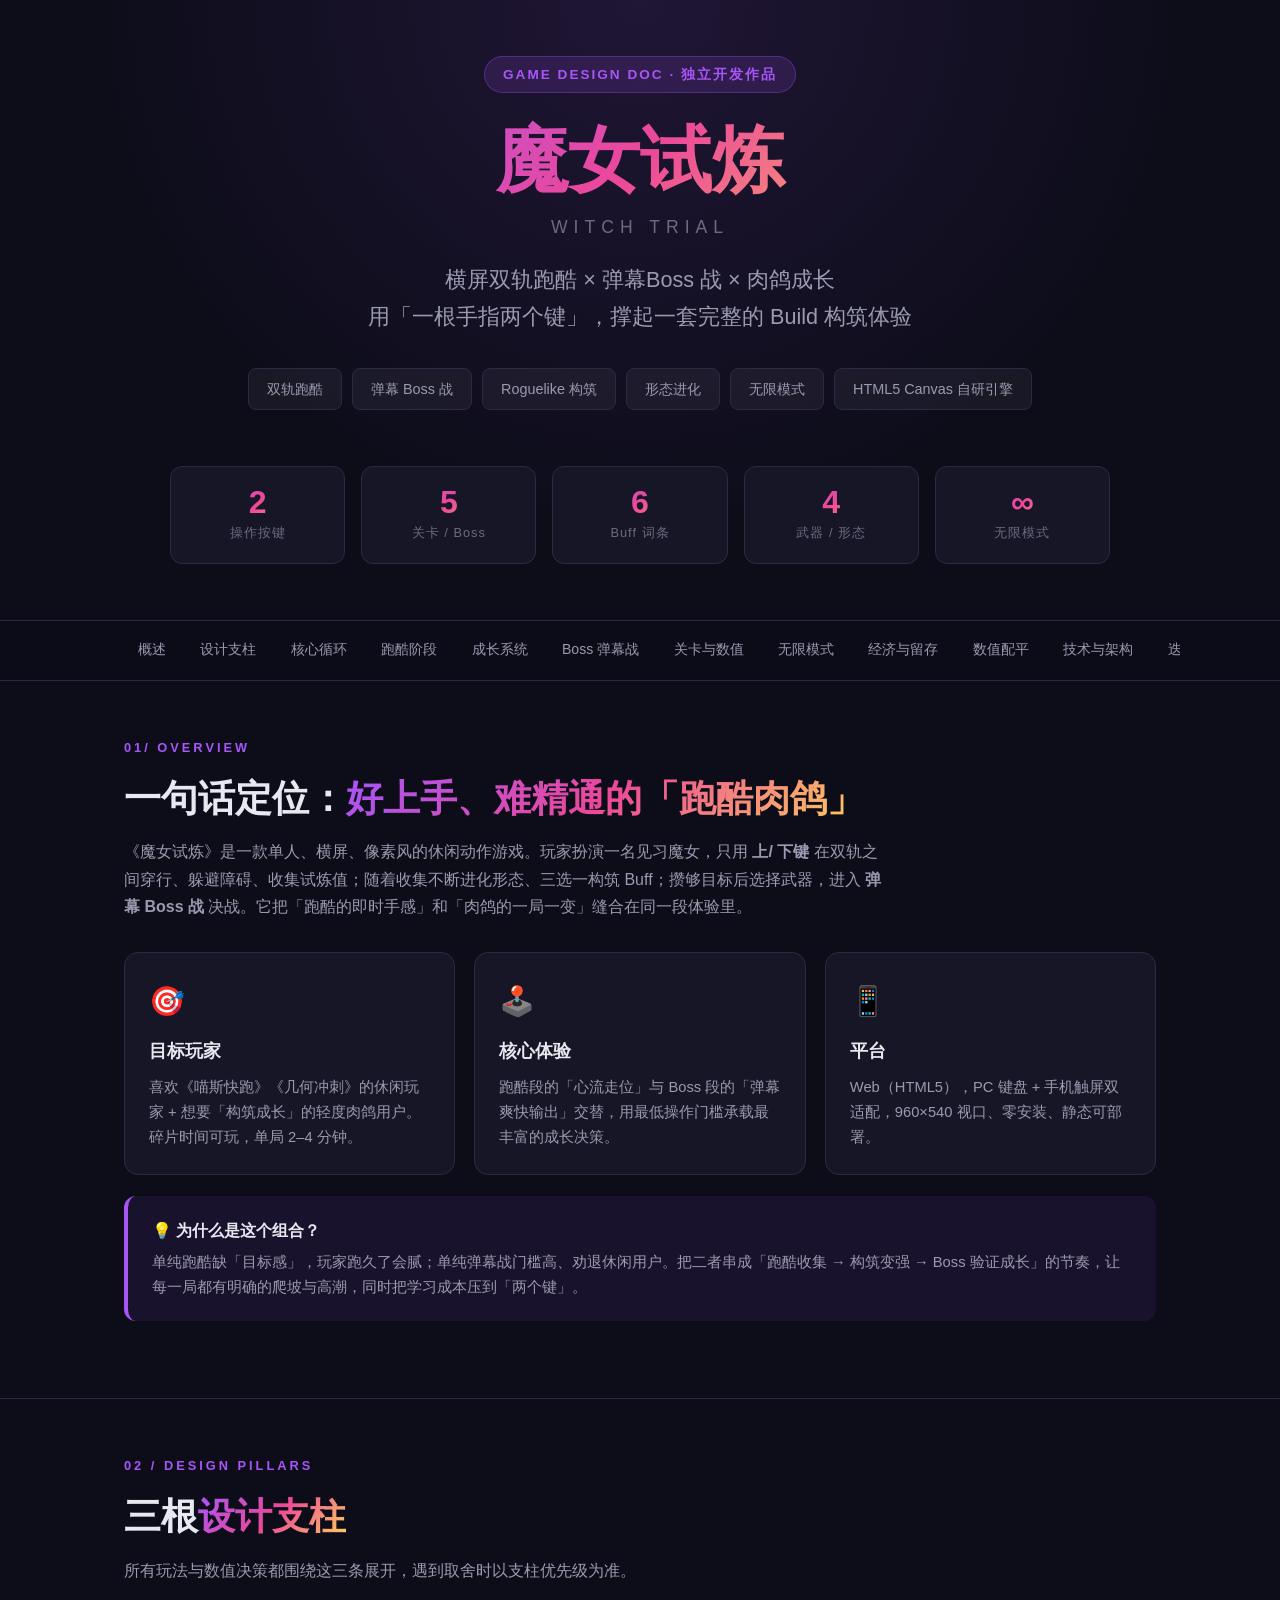
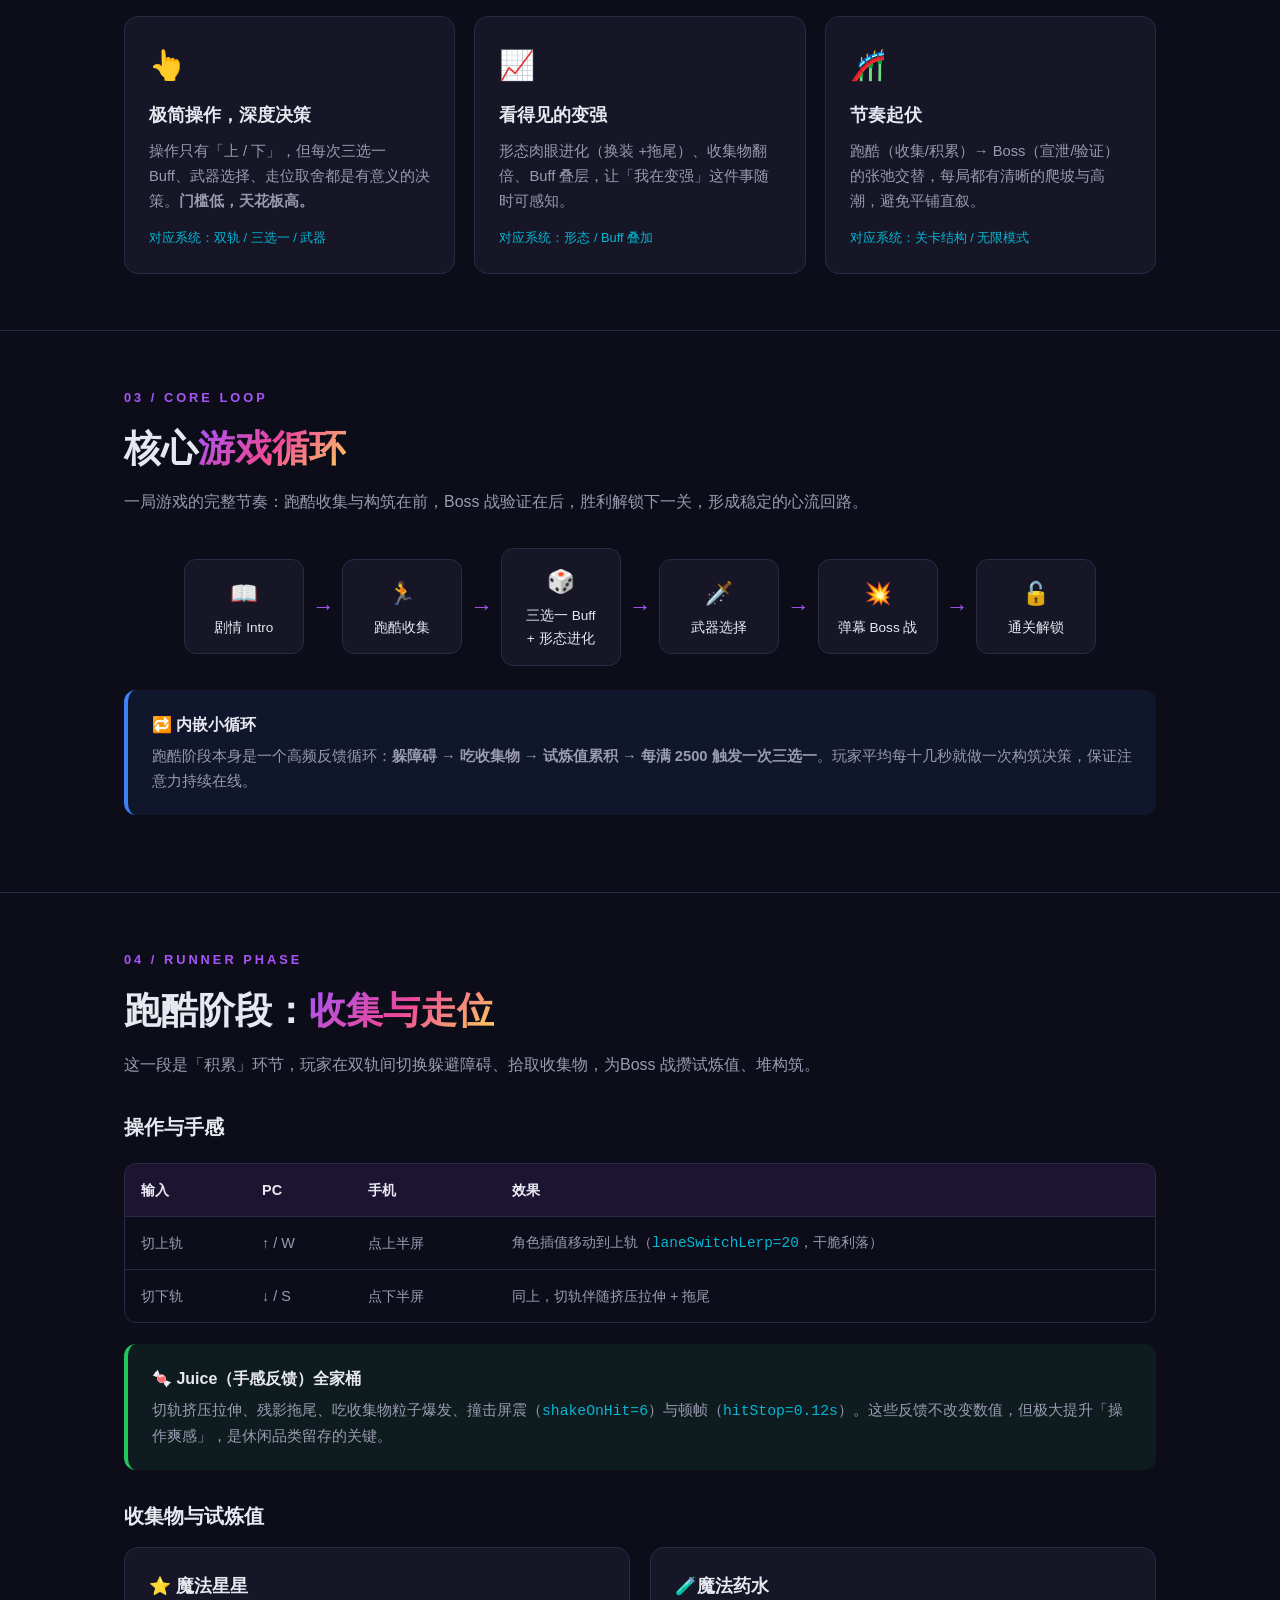
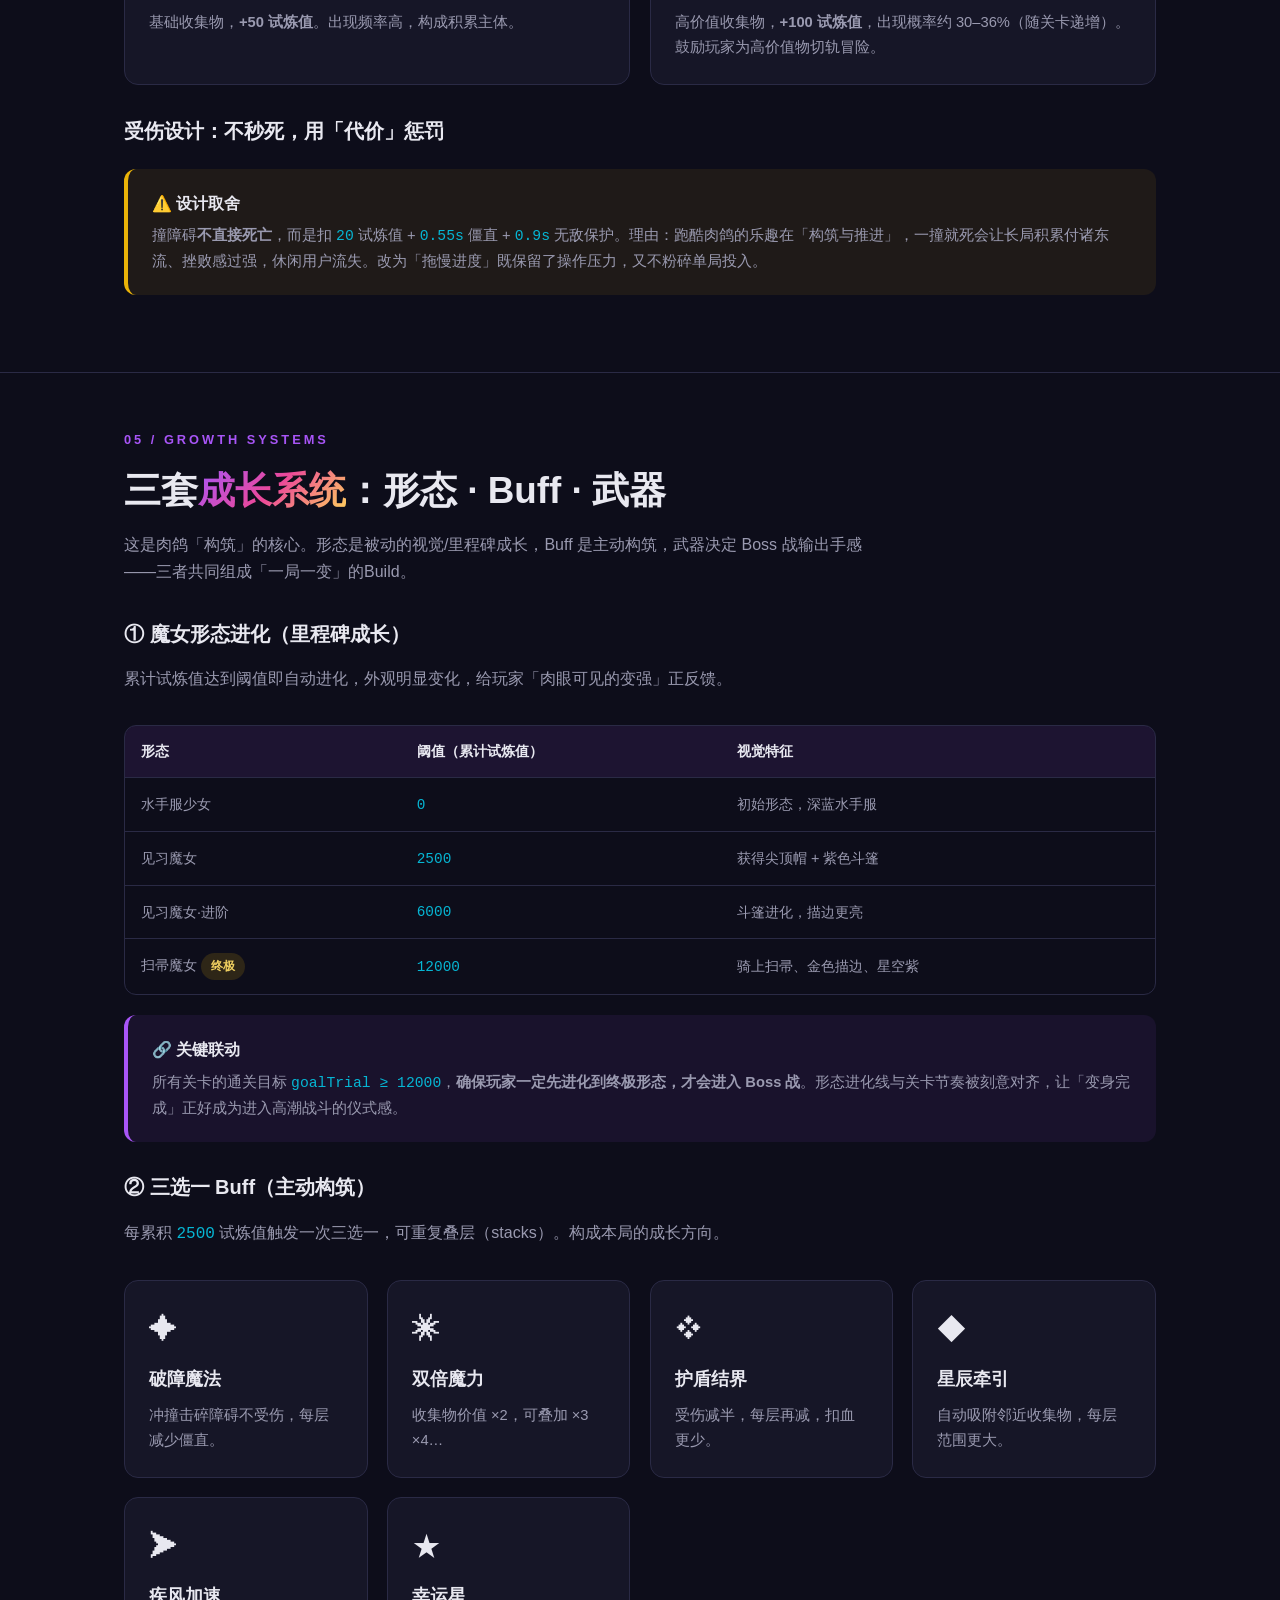
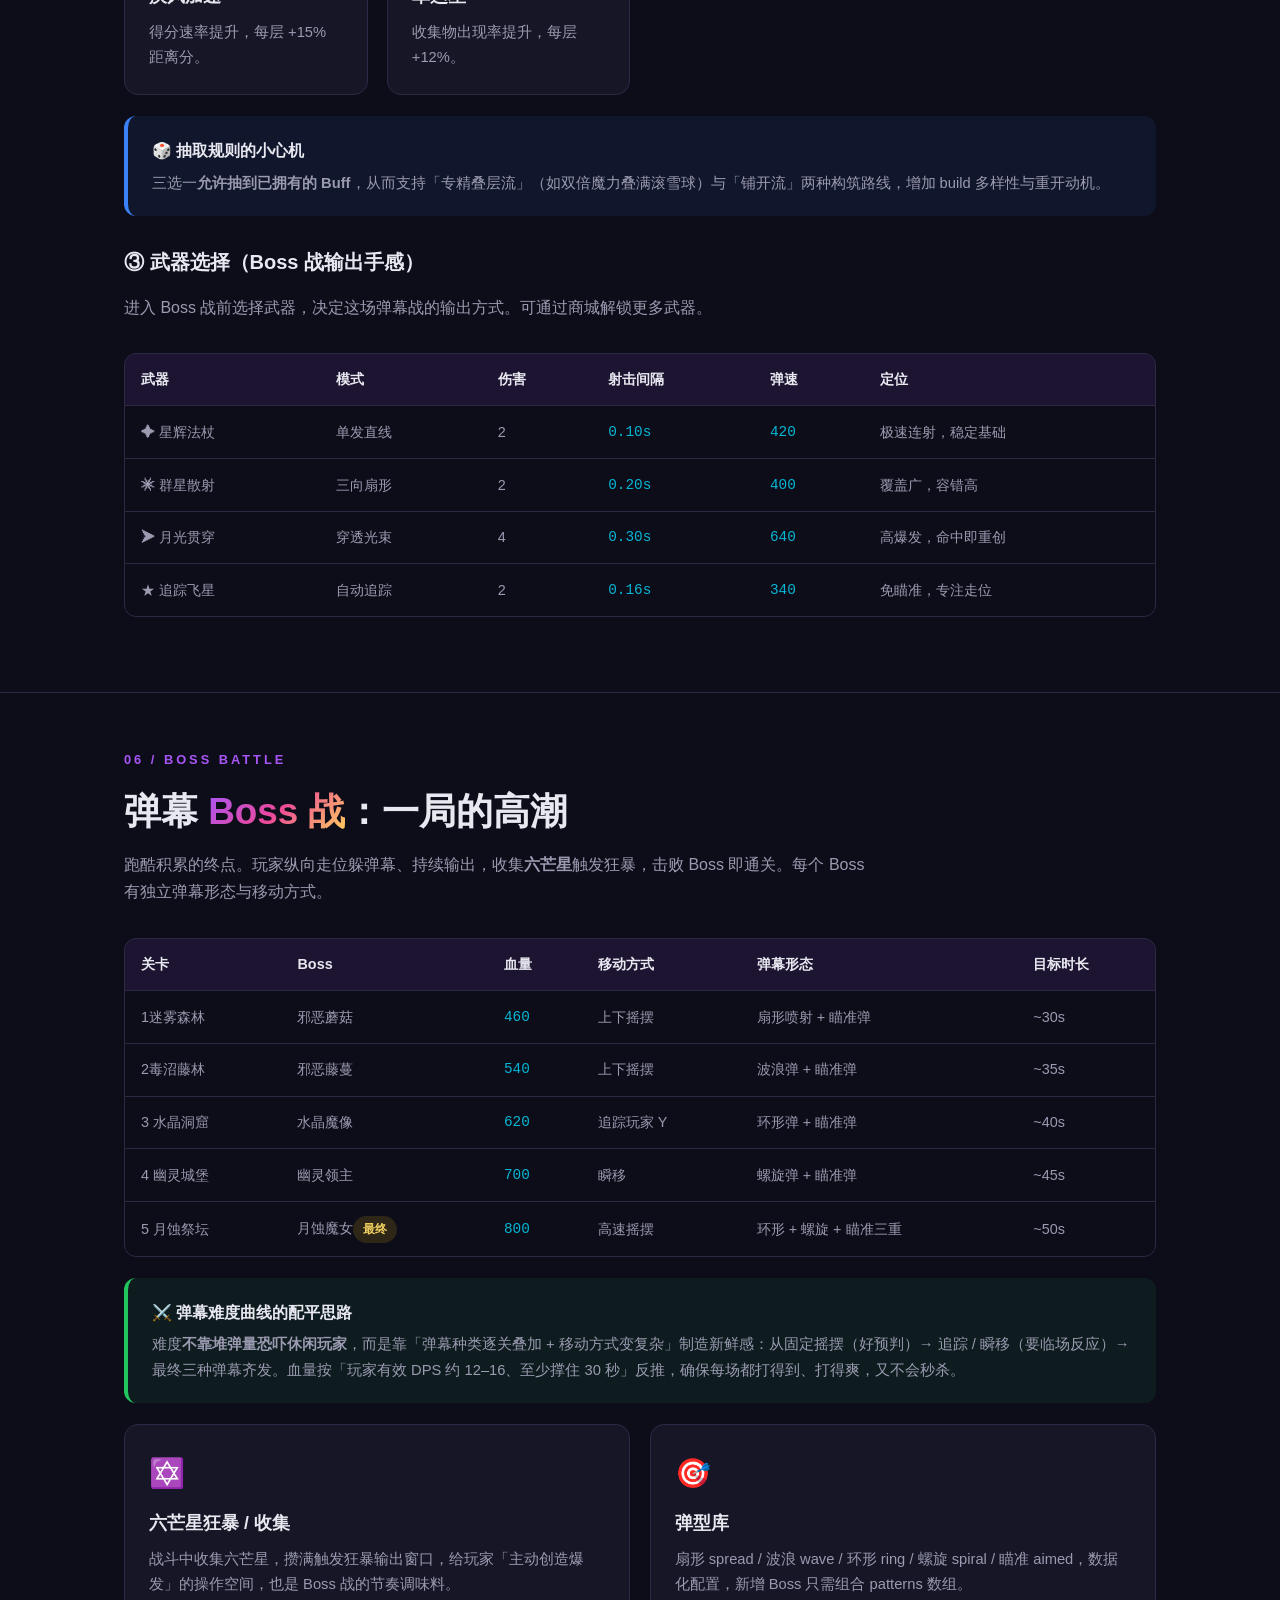
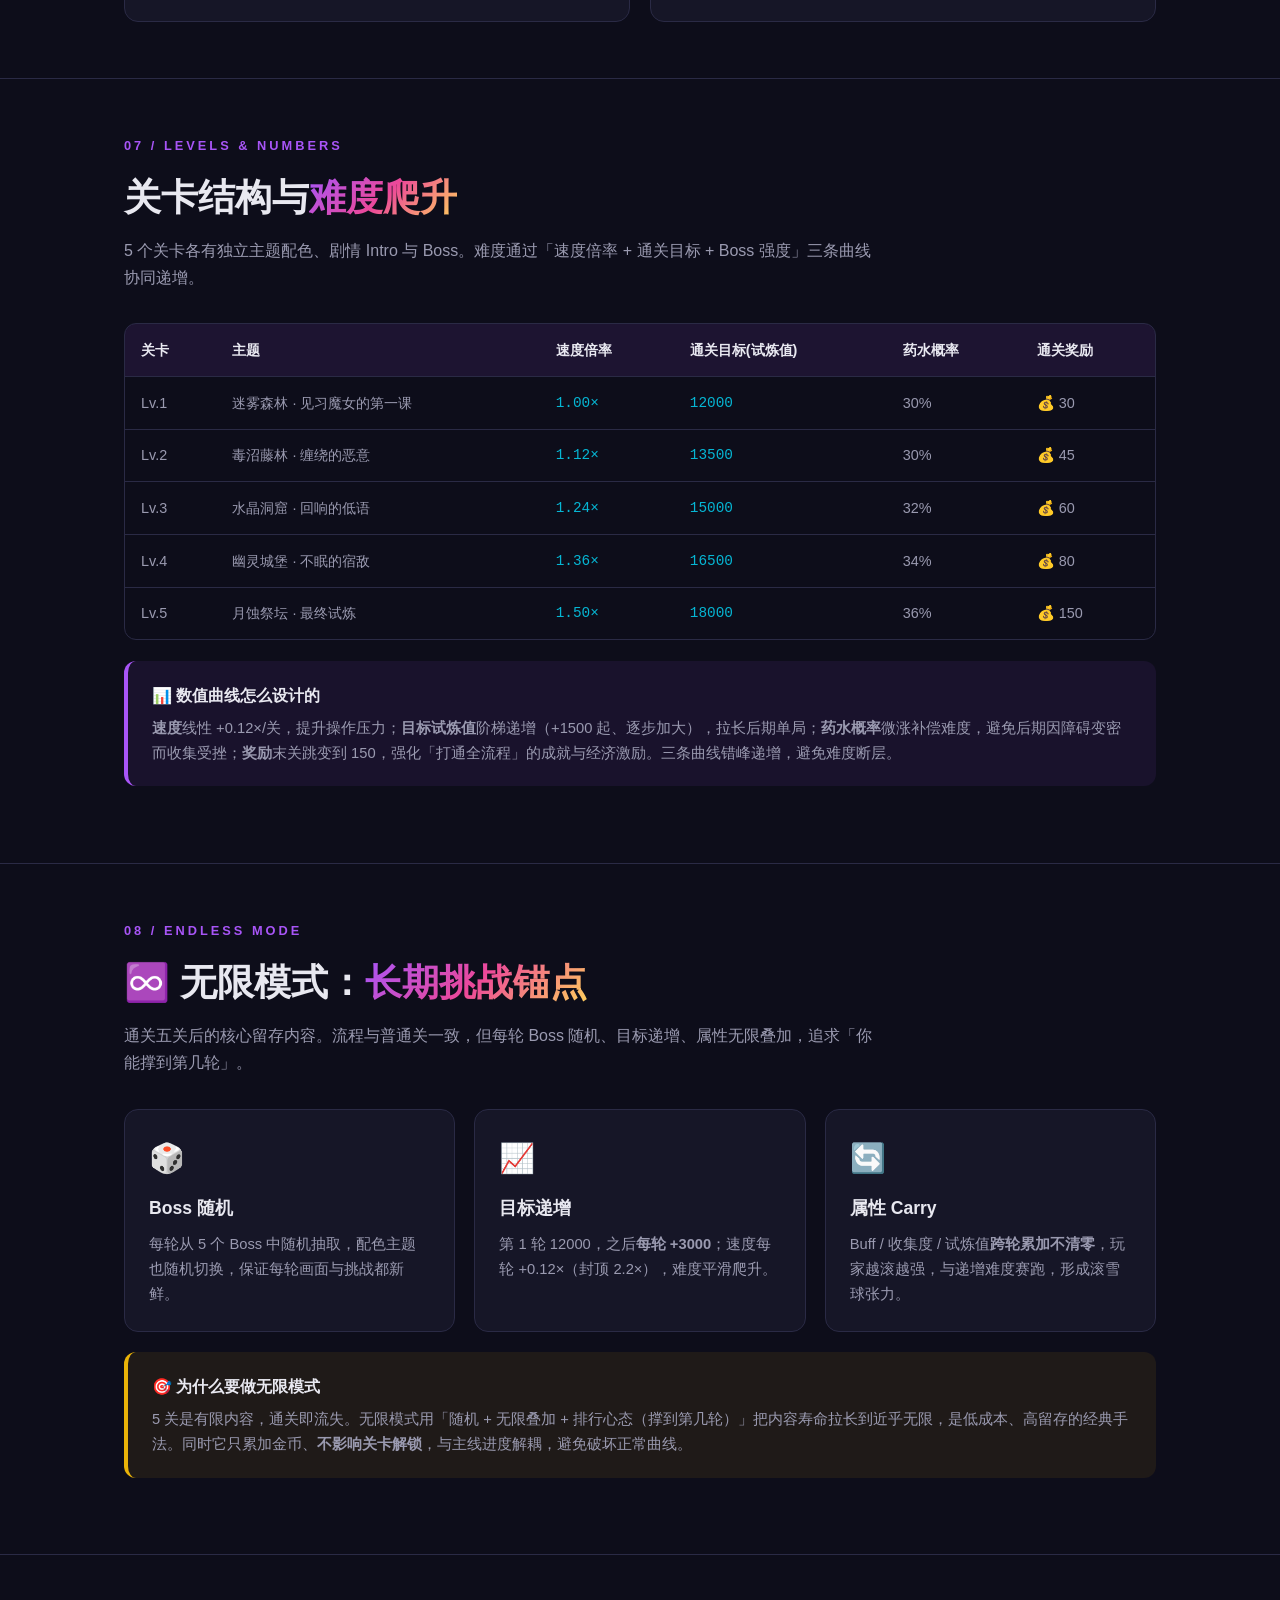
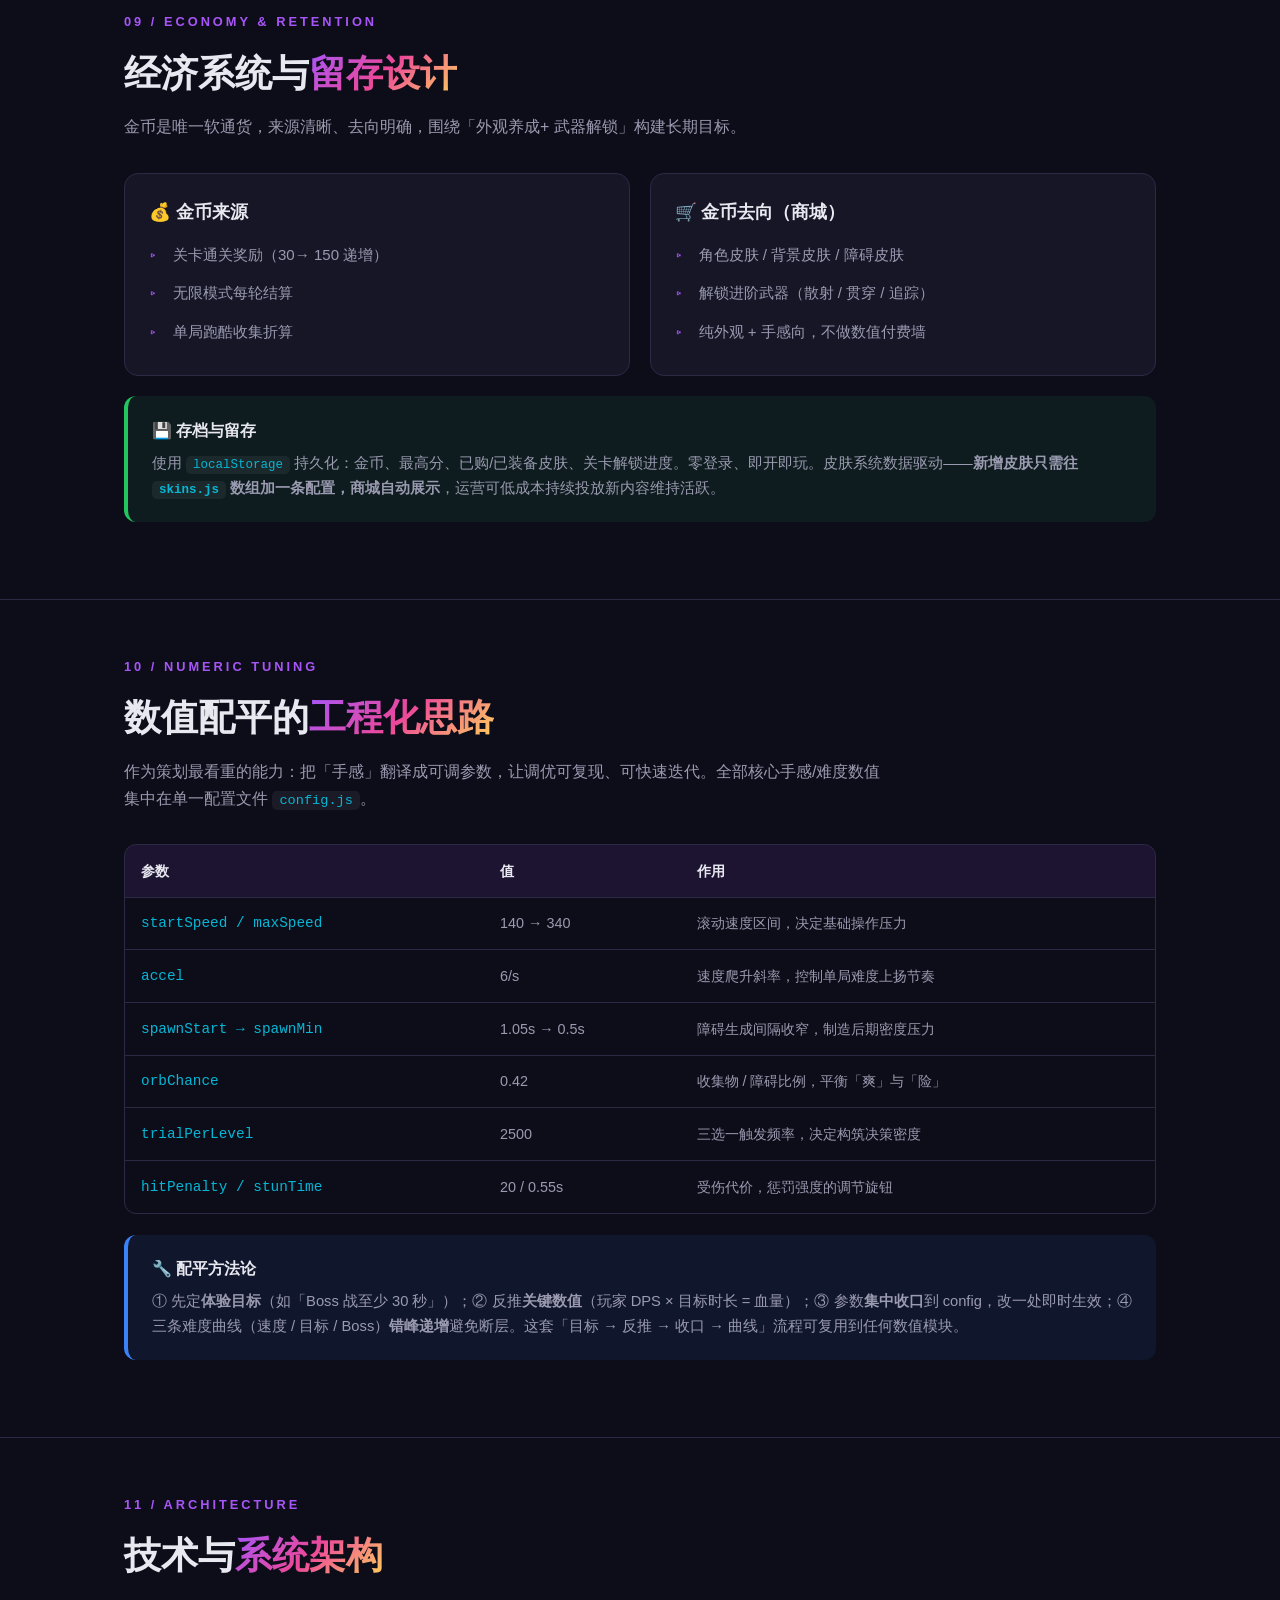
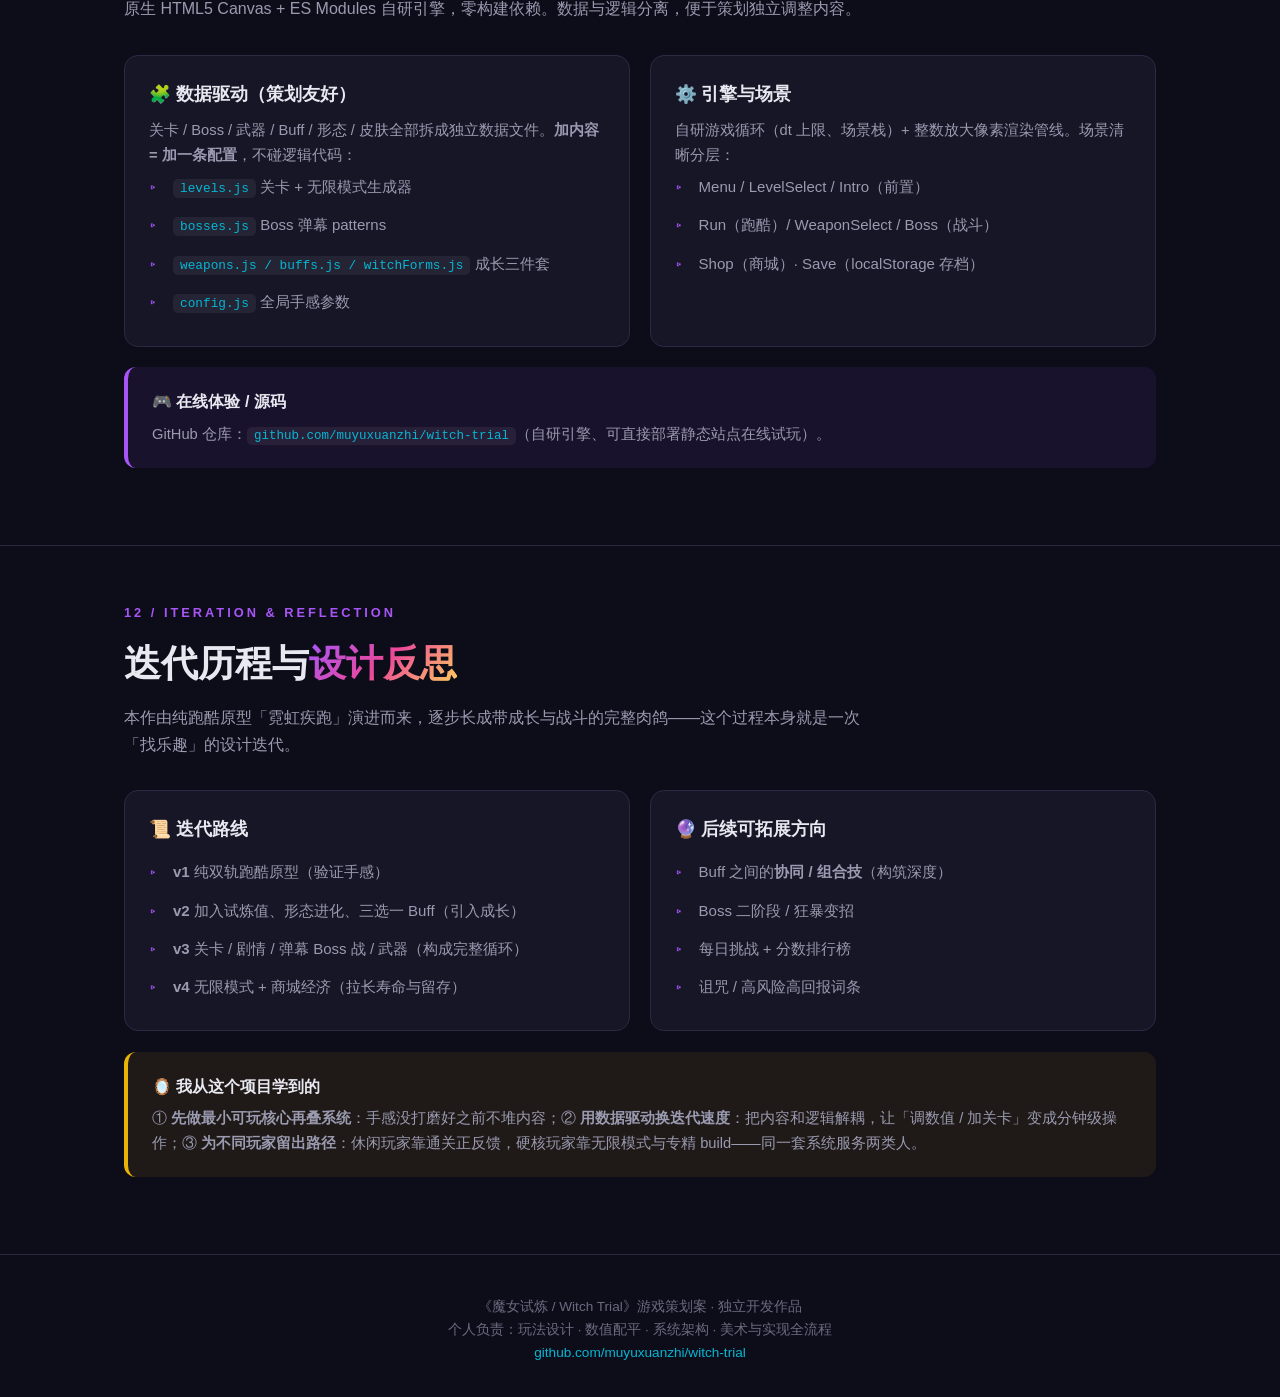
==== GAME_DESIGN_DOC.html @ dd11c776 "docs: 新增游戏策划案(GAME_DESIGN_DOC.html) 面向游戏策划面试的完整策划案:核心循环/成长系统/Boss弹幕战/关卡数值/无限模式/数值配平方法论/迭代反思" ====
<!DOCTYPE html>
<html lang="zh-CN">
<head>
  <meta charset="UTF-8">
  <meta name="viewport" content="width=device-width, initial-scale=1.0">
  <title>魔女试炼 Witch Trial · 游戏策划案</title>
  <style>
    :root {
      --bg-dark: #0d0d1a;
      --bg-card: #161627;
      --bg-card-hover: #1c1c35;
      --accent-purple: #a855f7;
      --accent-pink: #ec4899;
      --accent-blue: #3b82f6;
      --accent-green: #22c55e;
      --accent-yellow: #eab308;
      --accent-red: #ef4444;
      --accent-orange: #f97316;
      --accent-cyan: #06b6d4;
      --text-primary: #e8e8f0;
      --text-secondary: #9a9ab0;
      --text-muted: #6b6b80;
      --border-color: #2a2a45;
      --gradient-witch: linear-gradient(135deg, #a855f7, #ec4899, #ffcf5c);
      --gradient-run: linear-gradient(135deg, #3b82f6, #06b6d4, #22c55e);
    }
    * { margin: 0; padding: 0; box-sizing: border-box; }
    body {
      font-family: -apple-system, BlinkMacSystemFont, 'Segoe UI', 'PingFang SC', 'Hiragino Sans GB', 'Microsoft YaHei', sans-serif;
      background: var(--bg-dark);
      color: var(--text-primary);
      line-height: 1.7;
      overflow-x: hidden;
    }
    ::-webkit-scrollbar { width: 6px; }
    ::-webkit-scrollbar-track { background: var(--bg-dark); }
    ::-webkit-scrollbar-thumb { background: #3a3a55; border-radius: 3px; }
    ::-webkit-scrollbar-thumb:hover { background: var(--accent-purple); }

    /* ===== Hero ===== */
    .hero {
      position: relative;
      display: flex;
      flex-direction: column;
      align-items: center;
      text-align: center;
      padding: 3.5rem 2rem 2.5rem;
      border-bottom: 1px solid var(--border-color);
      background: radial-gradient(ellipse at top, rgba(168,85,247,0.12), transparent 60%);
    }
    .hero-content { position: relative; z-index: 1; max-width: 940px; }
    .hero-badge {
      display: inline-block;
      background: rgba(168,85,247,0.15);
      border: 1px solid rgba(168,85,247,0.3);
      color: var(--accent-purple);
      padding: 6px 18px;
      border-radius: 50px;
      font-size: 0.85rem;
      font-weight: 600;
      letter-spacing: 2px;
      text-transform: uppercase;
      margin-bottom: 1.5rem;
    }
    .hero h1 {
      font-size: clamp(2.5rem, 6vw, 4.5rem);
      font-weight: 900;
      background: var(--gradient-witch);
      -webkit-background-clip: text;
      -webkit-text-fill-color: transparent;
      background-clip: text;
      margin-bottom: 0.6rem;
      line-height: 1.2;
    }
    .hero-en { font-size: 1.1rem; letter-spacing: 6px; color: var(--text-muted); margin-bottom: 1.2rem; text-transform: uppercase; }
    .hero-tagline {
      font-size: clamp(1rem, 2.5vw, 1.35rem);
      color: var(--text-secondary);
      margin-bottom: 2rem;
      font-weight: 300;
    }
    .hero-keywords {
      display: flex; flex-wrap: wrap; gap: 10px; justify-content: center; margin-bottom: 2.5rem;
    }
    .keyword-tag {
      background: rgba(255,255,255,0.05);
      border: 1px solid var(--border-color);
      padding: 8px 18px; border-radius: 8px;
      font-size: 0.9rem; color: var(--text-secondary); transition: all 0.3s;
    }
    .keyword-tag:hover { border-color: var(--accent-purple); color: var(--accent-purple); background: rgba(168,85,247,0.08); }
    .quick-stats {
      display: grid; grid-template-columns: repeat(auto-fit, minmax(130px, 1fr));
      gap: 1rem; margin: 1rem 0; width: 100%; max-width: 940px;
    }
    .quick-stat {
      background: var(--bg-card); border: 1px solid var(--border-color);
      border-radius: 12px; padding: 1.2rem; text-align: center;
    }
    .quick-stat .num { font-size: 2rem; font-weight: 900; line-height: 1; margin-bottom: 4px; background: var(--gradient-witch); -webkit-background-clip: text; -webkit-text-fill-color: transparent; }
    .quick-stat .label { font-size: 0.8rem; color: var(--text-muted); letter-spacing: 1px; }

    /* ===== Layout ===== */
    .container { max-width: 1080px; margin: 0 auto; padding: 0 1.5rem; }
    section { padding: 3.5rem 0; border-bottom: 1px solid var(--border-color); }
    .section-tag { color: var(--accent-purple); font-size: 0.8rem; font-weight: 700; letter-spacing: 3px; text-transform: uppercase; margin-bottom: 0.6rem; }
    h2 { font-size: clamp(1.6rem, 4vw, 2.3rem); font-weight: 800; margin-bottom: 0.5rem; }
    h2 .accent { background: var(--gradient-witch); -webkit-background-clip: text; -webkit-text-fill-color: transparent; }
    .section-desc { color: var(--text-secondary); margin-bottom: 2rem; max-width: 760px; }
    h3 { font-size: 1.25rem; font-weight: 700; margin: 1.8rem 0 0.9rem; color: var(--text-primary); }

    /* ===== Nav ===== */
    nav { position: sticky; top: 0; z-index: 100; background: rgba(13,13,26,0.9); backdrop-filter: blur(10px); border-bottom: 1px solid var(--border-color); }
    nav .container { display: flex; gap: 0.4rem; overflow-x: auto; padding: 0.7rem 1.5rem; }
    nav a { white-space: nowrap; color: var(--text-secondary); text-decoration: none; font-size: 0.88rem; padding: 6px 14px; border-radius: 8px; transition: all 0.2s; }
    nav a:hover { color: var(--text-primary); background: rgba(255,255,255,0.05); }

    /* ===== Cards ===== */
    .card-grid { display: grid; gap: 1.2rem; }
    .cols-2 { grid-template-columns: repeat(auto-fit, minmax(300px, 1fr)); }
    .cols-3 { grid-template-columns: repeat(auto-fit, minmax(220px, 1fr)); }
    .card {
      background: var(--bg-card); border: 1px solid var(--border-color);
      border-radius: 14px; padding: 1.5rem; transition: all 0.3s;
    }
    .card:hover { background: var(--bg-card-hover); border-color: var(--accent-purple); transform: translateY(-3px); }
    .card .icon { font-size: 1.8rem; margin-bottom: 0.7rem; }
    .card h4 { font-size: 1.1rem; margin-bottom: 0.5rem; }
    .card p { color: var(--text-secondary); font-size: 0.92rem; }
    .card .tag-line { margin-top: 0.8rem; font-size: 0.8rem; color: var(--accent-cyan); }

    /* ===== Info box ===== */
    .info-box { border-radius: 12px; padding: 1.3rem 1.5rem; margin: 1.3rem 0; border-left: 4px solid; }
    .info-box.purple { background: rgba(168,85,247,0.08); border-color: var(--accent-purple); }
    .info-box.blue   { background: rgba(59,130,246,0.08); border-color: var(--accent-blue); }
    .info-box.green  { background: rgba(34,197,94,0.08); border-color: var(--accent-green); }
    .info-box.yellow { background: rgba(234,179,8,0.08); border-color: var(--accent-yellow); }
    .info-box .box-title { font-weight: 700; margin-bottom: 0.4rem; display: flex; align-items: center; gap: 8px; }
    .info-box p { color: var(--text-secondary); font-size: 0.92rem; }

    /* ===== Table ===== */
    .table-wrap { overflow-x: auto; margin: 1.2rem 0; border-radius: 12px; border: 1px solid var(--border-color); }
    table { width: 100%; border-collapse: collapse; font-size: 0.9rem; min-width: 560px; }
    th, td { padding: 0.85rem 1rem; text-align: left; border-bottom: 1px solid var(--border-color); }
    th { background: rgba(168,85,247,0.1); color: var(--text-primary); font-weight: 700; }
    td { color: var(--text-secondary); }
    tr:last-child td { border-bottom: none; }
    tr:hover td { background: rgba(255,255,255,0.02); }
    .mono { font-family: 'Consolas','Monaco',monospace; color: var(--accent-cyan); }

    /* ===== Loop diagram ===== */
    .loop { display: flex; flex-wrap: wrap; align-items: center; justify-content: center; gap: 0.5rem; margin: 1.5rem 0; }
    .loop-node { background: var(--bg-card); border: 1px solid var(--border-color); border-radius: 12px; padding: 0.9rem 1.2rem; text-align: center; min-width: 120px; }
    .loop-node .n-icon { font-size: 1.4rem; }
    .loop-node .n-label { font-size: 0.85rem; margin-top: 3px; }
    .loop-arrow { color: var(--accent-purple); font-size: 1.4rem; }

    /* ===== Pill / progress ===== */
    .pill { display: inline-block; padding: 3px 10px; border-radius: 50px; font-size: 0.78rem; font-weight: 600; }
    .pill.p { background: rgba(168,85,247,0.15); color: #c99bff; }
    .pill.g { background: rgba(34,197,94,0.15); color: #6ee7a0; }
    .pill.y { background: rgba(234,179,8,0.15); color: #f0d060; }
    .pill.b { background: rgba(59,130,246,0.15); color: #7fb0ff; }
    .pill.r { background: rgba(239,68,68,0.15); color: #ff8888; }

    ul.clean { list-style: none; }
    ul.clean li { padding: 0.4rem 0 0.4rem 1.5rem; position: relative; color: var(--text-secondary); font-size: 0.94rem; }
    ul.clean li::before { content: "▹"; position: absolute; left: 0; color: var(--accent-purple); }

    .footer { text-align: center; padding: 2.5rem 1rem; color: var(--text-muted); font-size: 0.85rem; }
    .footer a { color: var(--accent-cyan); text-decoration: none; }
    code { background: rgba(255,255,255,0.06); padding: 2px 7px; border-radius: 5px; font-family: 'Consolas',monospace; font-size: 0.85em; color: var(--accent-cyan); }
    .two-col { display: grid; grid-template-columns: 1fr 1fr; gap: 1.2rem; }
    @media (max-width: 720px) { .two-col { grid-template-columns: 1fr; } }
  </style>
</head>
<body>

<!-- ===== HERO ===== -->
<header class="hero">
  <div class="hero-content">
    <span class="hero-badge">Game Design Doc · 独立开发作品</span>
    <h1>魔女试炼</h1>
    <div class="hero-en">Witch Trial</div>
    <p class="hero-tagline">横屏双轨跑酷 × 弹幕Boss 战 × 肉鸽成长<br>用「一根手指两个键」，撑起一套完整的 Build 构筑体验</p>
    <div class="hero-keywords">
      <span class="keyword-tag">双轨跑酷</span>
      <span class="keyword-tag">弹幕 Boss 战</span>
      <span class="keyword-tag">Roguelike 构筑</span>
      <span class="keyword-tag">形态进化</span>
      <span class="keyword-tag">无限模式</span>
      <span class="keyword-tag">HTML5 Canvas 自研引擎</span>
    </div>
  </div>
  <div class="quick-stats">
    <div class="quick-stat"><div class="num">2</div><div class="label">操作按键</div></div>
    <div class="quick-stat"><div class="num">5</div><div class="label">关卡 / Boss</div></div>
    <div class="quick-stat"><div class="num">6</div><div class="label">Buff 词条</div></div>
    <div class="quick-stat"><div class="num">4</div><div class="label">武器 / 形态</div></div>
    <div class="quick-stat"><div class="num">∞</div><div class="label">无限模式</div></div>
  </div>
</header>

<!-- ===== NAV ===== -->
<nav>
  <div class="container">
    <a href="#overview">概述</a>
    <a href="#pillars">设计支柱</a>
    <a href="#loop">核心循环</a>
    <a href="#run">跑酷阶段</a>
    <a href="#growth">成长系统</a>
    <a href="#boss">Boss 弹幕战</a>
    <a href="#levels">关卡与数值</a>
    <a href="#endless">无限模式</a>
    <a href="#economy">经济与留存</a>
    <a href="#tuning">数值配平</a>
    <a href="#tech">技术与架构</a>
    <a href="#roadmap">迭代与反思</a>
  </div>
</nav>

<!-- ===== OVERVIEW ===== -->
<section id="overview">
  <div class="container">
    <div class="section-tag">01/ Overview</div>
    <h2>一句话定位：<span class="accent">好上手、难精通的「跑酷肉鸽」</span></h2>
    <p class="section-desc">
      《魔女试炼》是一款单人、横屏、像素风的休闲动作游戏。玩家扮演一名见习魔女，只用 <strong>上/ 下键</strong> 在双轨之间穿行、躲避障碍、收集试炼值；随着收集不断进化形态、三选一构筑 Buff；攒够目标后选择武器，进入 <strong>弹幕 Boss 战</strong> 决战。它把「跑酷的即时手感」和「肉鸽的一局一变」缝合在同一段体验里。
    </p>
    <div class="card-grid cols-3">
      <div class="card">
        <div class="icon">🎯</div>
        <h4>目标玩家</h4>
        <p>喜欢《喵斯快跑》《几何冲刺》的休闲玩家 + 想要「构筑成长」的轻度肉鸽用户。碎片时间可玩，单局 2–4 分钟。</p>
      </div>
      <div class="card">
        <div class="icon">🕹️</div>
        <h4>核心体验</h4>
        <p>跑酷段的「心流走位」与 Boss 段的「弹幕爽快输出」交替，用最低操作门槛承载最丰富的成长决策。</p>
      </div>
      <div class="card">
        <div class="icon">📱</div>
        <h4>平台</h4>
        <p>Web（HTML5），PC 键盘 + 手机触屏双适配，960×540 视口、零安装、静态可部署。</p>
      </div>
    </div>
    <div class="info-box purple">
      <div class="box-title">💡 为什么是这个组合？</div>
      <p>单纯跑酷缺「目标感」，玩家跑久了会腻；单纯弹幕战门槛高、劝退休闲用户。把二者串成「跑酷收集 → 构筑变强 → Boss 验证成长」的节奏，让每一局都有明确的爬坡与高潮，同时把学习成本压到「两个键」。</p>
    </div>
  </div>
</section>

<!-- ===== PILLARS ===== -->
<section id="pillars">
  <div class="container">
    <div class="section-tag">02 / Design Pillars</div>
    <h2>三根<span class="accent">设计支柱</span></h2>
    <p class="section-desc">所有玩法与数值决策都围绕这三条展开，遇到取舍时以支柱优先级为准。</p>
    <div class="card-grid cols-3">
      <div class="card">
        <div class="icon">👆</div>
        <h4>极简操作，深度决策</h4>
        <p>操作只有「上 / 下」，但每次三选一 Buff、武器选择、走位取舍都是有意义的决策。<b>门槛低，天花板高。</b></p>
        <div class="tag-line">对应系统：双轨 / 三选一 / 武器</div>
      </div>
      <div class="card">
        <div class="icon">📈</div>
        <h4>看得见的变强</h4>
        <p>形态肉眼进化（换装 +拖尾）、收集物翻倍、Buff 叠层，让「我在变强」这件事随时可感知。</p>
        <div class="tag-line">对应系统：形态 / Buff 叠加</div>
      </div>
      <div class="card">
        <div class="icon">🎢</div>
        <h4>节奏起伏</h4>
        <p>跑酷（收集/积累）→ Boss（宣泄/验证）的张弛交替，每局都有清晰的爬坡与高潮，避免平铺直叙。</p>
        <div class="tag-line">对应系统：关卡结构 / 无限模式</div>
      </div>
    </div>
  </div>
</section>

<!-- ===== CORE LOOP ===== -->
<section id="loop">
  <div class="container">
    <div class="section-tag">03 / Core Loop</div>
    <h2>核心<span class="accent">游戏循环</span></h2>
    <p class="section-desc">一局游戏的完整节奏：跑酷收集与构筑在前，Boss 战验证在后，胜利解锁下一关，形成稳定的心流回路。</p>
    <div class="loop">
      <div class="loop-node"><div class="n-icon">📖</div><div class="n-label">剧情 Intro</div></div>
      <span class="loop-arrow">→</span>
      <div class="loop-node"><div class="n-icon">🏃</div><div class="n-label">跑酷收集</div></div>
      <span class="loop-arrow">→</span>
      <div class="loop-node"><div class="n-icon">🎲</div><div class="n-label">三选一 Buff<br>+ 形态进化</div></div>
      <span class="loop-arrow">→</span>
      <div class="loop-node"><div class="n-icon">🗡️</div><div class="n-label">武器选择</div></div>
      <span class="loop-arrow">→</span>
      <div class="loop-node"><div class="n-icon">💥</div><div class="n-label">弹幕 Boss 战</div></div>
      <span class="loop-arrow">→</span>
      <div class="loop-node"><div class="n-icon">🔓</div><div class="n-label">通关解锁</div></div>
    </div>
    <div class="info-box blue">
      <div class="box-title">🔁 内嵌小循环</div>
      <p>跑酷阶段本身是一个高频反馈循环：<b>躲障碍 → 吃收集物 → 试炼值累积 → 每满 2500 触发一次三选一</b>。玩家平均每十几秒就做一次构筑决策，保证注意力持续在线。</p>
    </div>
  </div>
</section>

<!-- ===== RUN ===== -->
<section id="run">
  <div class="container">
    <div class="section-tag">04 / Runner Phase</div>
    <h2>跑酷阶段：<span class="accent">收集与走位</span></h2>
    <p class="section-desc">这一段是「积累」环节，玩家在双轨间切换躲避障碍、拾取收集物，为Boss 战攒试炼值、堆构筑。</p>

    <h3>操作与手感</h3>
    <div class="table-wrap">
      <table>
        <tr><th>输入</th><th>PC</th><th>手机</th><th>效果</th></tr>
        <tr><td>切上轨</td><td>↑ / W</td><td>点上半屏</td><td>角色插值移动到上轨（<span class="mono">laneSwitchLerp=20</span>，干脆利落）</td></tr>
        <tr><td>切下轨</td><td>↓ / S</td><td>点下半屏</td><td>同上，切轨伴随挤压拉伸 + 拖尾</td></tr>
      </table>
    </div>
    <div class="info-box green">
      <div class="box-title">🍬 Juice（手感反馈）全家桶</div>
      <p>切轨挤压拉伸、残影拖尾、吃收集物粒子爆发、撞击屏震（<span class="mono">shakeOnHit=6</span>）与顿帧（<span class="mono">hitStop=0.12s</span>）。这些反馈不改变数值，但极大提升「操作爽感」，是休闲品类留存的关键。</p>
    </div>

    <h3>收集物与试炼值</h3>
    <div class="two-col">
      <div class="card">
        <h4>⭐ 魔法星星</h4>
        <p>基础收集物，<b>+50 试炼值</b>。出现频率高，构成积累主体。</p>
      </div>
      <div class="card">
        <h4>🧪魔法药水</h4>
        <p>高价值收集物，<b>+100 试炼值</b>，出现概率约 30–36%（随关卡递增）。鼓励玩家为高价值物切轨冒险。</p>
      </div>
    </div>

    <h3>受伤设计：不秒死，用「代价」惩罚</h3>
    <div class="info-box yellow">
      <div class="box-title">⚠️ 设计取舍</div>
      <p>撞障碍<b>不直接死亡</b>，而是扣 <span class="mono">20</span> 试炼值 + <span class="mono">0.55s</span> 僵直 + <span class="mono">0.9s</span> 无敌保护。理由：跑酷肉鸽的乐趣在「构筑与推进」，一撞就死会让长局积累付诸东流、挫败感过强，休闲用户流失。改为「拖慢进度」既保留了操作压力，又不粉碎单局投入。</p>
    </div>
  </div>
</section>

<!-- ===== GROWTH ===== -->
<section id="growth">
  <div class="container">
    <div class="section-tag">05 / Growth Systems</div>
    <h2>三套<span class="accent">成长系统</span>：形态 · Buff · 武器</h2>
    <p class="section-desc">这是肉鸽「构筑」的核心。形态是被动的视觉/里程碑成长，Buff 是主动构筑，武器决定 Boss 战输出手感——三者共同组成「一局一变」的Build。</p>

    <h3>① 魔女形态进化（里程碑成长）</h3>
    <p class="section-desc">累计试炼值达到阈值即自动进化，外观明显变化，给玩家「肉眼可见的变强」正反馈。</p>
    <div class="table-wrap">
      <table>
        <tr><th>形态</th><th>阈值（累计试炼值）</th><th>视觉特征</th></tr>
        <tr><td>水手服少女</td><td><span class="mono">0</span></td><td>初始形态，深蓝水手服</td></tr>
        <tr><td>见习魔女</td><td><span class="mono">2500</span></td><td>获得尖顶帽 + 紫色斗篷</td></tr>
        <tr><td>见习魔女·进阶</td><td><span class="mono">6000</span></td><td>斗篷进化，描边更亮</td></tr>
        <tr><td>扫帚魔女 <span class="pill y">终极</span></td><td><span class="mono">12000</span></td><td>骑上扫帚、金色描边、星空紫</td></tr>
      </table>
    </div>
    <div class="info-box purple">
      <div class="box-title">🔗 关键联动</div>
      <p>所有关卡的通关目标 <span class="mono">goalTrial ≥ 12000</span>，<b>确保玩家一定先进化到终极形态，才会进入 Boss 战</b>。形态进化线与关卡节奏被刻意对齐，让「变身完成」正好成为进入高潮战斗的仪式感。</p>
    </div>

    <h3>② 三选一 Buff（主动构筑）</h3>
    <p class="section-desc">每累积 <span class="mono">2500</span> 试炼值触发一次三选一，可重复叠层（stacks）。构成本局的成长方向。</p>
    <div class="card-grid cols-3">
      <div class="card"><div class="icon">✦</div><h4>破障魔法</h4><p>冲撞击碎障碍不受伤，每层减少僵直。</p></div>
      <div class="card"><div class="icon">✷</div><h4>双倍魔力</h4><p>收集物价值 ×2，可叠加 ×3 ×4…</p></div>
      <div class="card"><div class="icon">❖</div><h4>护盾结界</h4><p>受伤减半，每层再减，扣血更少。</p></div>
      <div class="card"><div class="icon">◆</div><h4>星辰牵引</h4><p>自动吸附邻近收集物，每层范围更大。</p></div>
      <div class="card"><div class="icon">➤</div><h4>疾风加速</h4><p>得分速率提升，每层 +15% 距离分。</p></div>
      <div class="card"><div class="icon">★</div><h4>幸运星</h4><p>收集物出现率提升，每层 +12%。</p></div>
    </div>
    <div class="info-box blue">
      <div class="box-title">🎲 抽取规则的小心机</div>
      <p>三选一<b>允许抽到已拥有的 Buff</b>，从而支持「专精叠层流」（如双倍魔力叠满滚雪球）与「铺开流」两种构筑路线，增加 build 多样性与重开动机。</p>
    </div>

    <h3>③ 武器选择（Boss 战输出手感）</h3>
    <p class="section-desc">进入 Boss 战前选择武器，决定这场弹幕战的输出方式。可通过商城解锁更多武器。</p>
    <div class="table-wrap">
      <table>
        <tr><th>武器</th><th>模式</th><th>伤害</th><th>射击间隔</th><th>弹速</th><th>定位</th></tr>
        <tr><td>✦ 星辉法杖</td><td>单发直线</td><td>2</td><td class="mono">0.10s</td><td class="mono">420</td><td>极速连射，稳定基础</td></tr>
        <tr><td>✷ 群星散射</td><td>三向扇形</td><td>2</td><td class="mono">0.20s</td><td class="mono">400</td><td>覆盖广，容错高</td></tr>
        <tr><td>➤ 月光贯穿</td><td>穿透光束</td><td>4</td><td class="mono">0.30s</td><td class="mono">640</td><td>高爆发，命中即重创</td></tr>
        <tr><td>★ 追踪飞星</td><td>自动追踪</td><td>2</td><td class="mono">0.16s</td><td class="mono">340</td><td>免瞄准，专注走位</td></tr>
      </table>
    </div>
  </div>
</section>

<!-- ===== BOSS ===== -->
<section id="boss">
  <div class="container">
    <div class="section-tag">06 / Boss Battle</div>
    <h2>弹幕 <span class="accent">Boss 战</span>：一局的高潮</h2>
    <p class="section-desc">跑酷积累的终点。玩家纵向走位躲弹幕、持续输出，收集<b>六芒星</b>触发狂暴，击败 Boss 即通关。每个 Boss 有独立弹幕形态与移动方式。</p>

    <div class="table-wrap">
      <table>
        <tr><th>关卡</th><th>Boss</th><th>血量</th><th>移动方式</th><th>弹幕形态</th><th>目标时长</th></tr>
        <tr><td>1迷雾森林</td><td>邪恶蘑菇</td><td class="mono">460</td><td>上下摇摆</td><td>扇形喷射 + 瞄准弹</td><td>~30s</td></tr>
        <tr><td>2毒沼藤林</td><td>邪恶藤蔓</td><td class="mono">540</td><td>上下摇摆</td><td>波浪弹 + 瞄准弹</td><td>~35s</td></tr>
        <tr><td>3 水晶洞窟</td><td>水晶魔像</td><td class="mono">620</td><td>追踪玩家 Y</td><td>环形弹 + 瞄准弹</td><td>~40s</td></tr>
        <tr><td>4 幽灵城堡</td><td>幽灵领主</td><td class="mono">700</td><td>瞬移</td><td>螺旋弹 + 瞄准弹</td><td>~45s</td></tr>
        <tr><td>5 月蚀祭坛</td><td>月蚀魔女<span class="pill y">最终</span></td><td class="mono">800</td><td>高速摇摆</td><td>环形 + 螺旋 + 瞄准三重</td><td>~50s</td></tr>
      </table>
    </div>

    <div class="info-box green">
      <div class="box-title">⚔️ 弹幕难度曲线的配平思路</div>
      <p>难度<b>不靠堆弹量恐吓休闲玩家</b>，而是靠「弹幕种类逐关叠加 + 移动方式变复杂」制造新鲜感：从固定摇摆（好预判）→ 追踪 / 瞬移（要临场反应）→ 最终三种弹幕齐发。血量按「玩家有效 DPS 约 12–16、至少撑住 30 秒」反推，确保每场都打得到、打得爽，又不会秒杀。</p>
    </div>

    <div class="two-col">
      <div class="card"><div class="icon">✡️</div><h4>六芒星狂暴 / 收集</h4><p>战斗中收集六芒星，攒满触发狂暴输出窗口，给玩家「主动创造爆发」的操作空间，也是 Boss 战的节奏调味料。</p></div>
      <div class="card"><div class="icon">🎯</div><h4>弹型库</h4><p>扇形 spread / 波浪 wave / 环形 ring / 螺旋 spiral / 瞄准 aimed，数据化配置，新增 Boss 只需组合 patterns 数组。</p></div>
    </div>
  </div>
</section>

<!-- ===== LEVELS ===== -->
<section id="levels">
  <div class="container">
    <div class="section-tag">07 / Levels & Numbers</div>
    <h2>关卡结构与<span class="accent">难度爬升</span></h2>
    <p class="section-desc">5 个关卡各有独立主题配色、剧情 Intro 与 Boss。难度通过「速度倍率 + 通关目标 + Boss 强度」三条曲线协同递增。</p>
    <div class="table-wrap">
      <table>
        <tr><th>关卡</th><th>主题</th><th>速度倍率</th><th>通关目标(试炼值)</th><th>药水概率</th><th>通关奖励</th></tr>
        <tr><td>Lv.1</td><td>迷雾森林 · 见习魔女的第一课</td><td class="mono">1.00×</td><td class="mono">12000</td><td>30%</td><td>💰 30</td></tr>
        <tr><td>Lv.2</td><td>毒沼藤林 · 缠绕的恶意</td><td class="mono">1.12×</td><td class="mono">13500</td><td>30%</td><td>💰 45</td></tr>
        <tr><td>Lv.3</td><td>水晶洞窟 · 回响的低语</td><td class="mono">1.24×</td><td class="mono">15000</td><td>32%</td><td>💰 60</td></tr>
        <tr><td>Lv.4</td><td>幽灵城堡 · 不眠的宿敌</td><td class="mono">1.36×</td><td class="mono">16500</td><td>34%</td><td>💰 80</td></tr>
        <tr><td>Lv.5</td><td>月蚀祭坛 · 最终试炼</td><td class="mono">1.50×</td><td class="mono">18000</td><td>36%</td><td>💰 150</td></tr>
      </table>
    </div>
    <div class="info-box purple">
      <div class="box-title">📊 数值曲线怎么设计的</div>
      <p><b>速度</b>线性 +0.12×/关，提升操作压力；<b>目标试炼值</b>阶梯递增（+1500 起、逐步加大），拉长后期单局；<b>药水概率</b>微涨补偿难度，避免后期因障碍变密而收集受挫；<b>奖励</b>末关跳变到 150，强化「打通全流程」的成就与经济激励。三条曲线错峰递增，避免难度断层。</p>
    </div>
  </div>
</section>

<!-- ===== ENDLESS ===== -->
<section id="endless">
  <div class="container">
    <div class="section-tag">08 / Endless Mode</div>
    <h2>♾️ 无限模式：<span class="accent">长期挑战锚点</span></h2>
    <p class="section-desc">通关五关后的核心留存内容。流程与普通关一致，但每轮 Boss 随机、目标递增、属性无限叠加，追求「你能撑到第几轮」。</p>
    <div class="card-grid cols-3">
      <div class="card"><div class="icon">🎲</div><h4>Boss 随机</h4><p>每轮从 5 个 Boss 中随机抽取，配色主题也随机切换，保证每轮画面与挑战都新鲜。</p></div>
      <div class="card"><div class="icon">📈</div><h4>目标递增</h4><p>第 1 轮 12000，之后<b>每轮 +3000</b>；速度每轮 +0.12×（封顶 2.2×），难度平滑爬升。</p></div>
      <div class="card"><div class="icon">🔄</div><h4>属性 Carry</h4><p>Buff / 收集度 / 试炼值<b>跨轮累加不清零</b>，玩家越滚越强，与递增难度赛跑，形成滚雪球张力。</p></div>
    </div>
    <div class="info-box yellow">
      <div class="box-title">🎯 为什么要做无限模式</div>
      <p>5 关是有限内容，通关即流失。无限模式用「随机 + 无限叠加 + 排行心态（撑到第几轮）」把内容寿命拉长到近乎无限，是低成本、高留存的经典手法。同时它只累加金币、<b>不影响关卡解锁</b>，与主线进度解耦，避免破坏正常曲线。</p>
    </div>
  </div>
</section>

<!-- ===== ECONOMY ===== -->
<section id="economy">
  <div class="container">
    <div class="section-tag">09 / Economy & Retention</div>
    <h2>经济系统与<span class="accent">留存设计</span></h2>
    <p class="section-desc">金币是唯一软通货，来源清晰、去向明确，围绕「外观养成+ 武器解锁」构建长期目标。</p>
    <div class="two-col">
      <div class="card">
        <h4>💰 金币来源</h4>
        <ul class="clean">
          <li>关卡通关奖励（30→ 150 递增）</li>
          <li>无限模式每轮结算</li>
          <li>单局跑酷收集折算</li>
        </ul>
      </div>
      <div class="card">
        <h4>🛒 金币去向（商城）</h4>
        <ul class="clean">
          <li>角色皮肤 / 背景皮肤 / 障碍皮肤</li>
          <li>解锁进阶武器（散射 / 贯穿 / 追踪）</li>
          <li>纯外观 + 手感向，不做数值付费墙</li>
        </ul>
      </div>
    </div>
    <div class="info-box green">
      <div class="box-title">💾 存档与留存</div>
      <p>使用 <code>localStorage</code> 持久化：金币、最高分、已购/已装备皮肤、关卡解锁进度。零登录、即开即玩。皮肤系统数据驱动——<b>新增皮肤只需往<code>skins.js</code> 数组加一条配置，商城自动展示</b>，运营可低成本持续投放新内容维持活跃。</p>
    </div>
  </div>
</section>

<!-- ===== TUNING ===== -->
<section id="tuning">
  <div class="container">
    <div class="section-tag">10 / Numeric Tuning</div>
    <h2>数值配平的<span class="accent">工程化思路</span></h2>
    <p class="section-desc">作为策划最看重的能力：把「手感」翻译成可调参数，让调优可复现、可快速迭代。全部核心手感/难度数值集中在单一配置文件 <code>config.js</code>。</p>
    <div class="table-wrap">
      <table>
        <tr><th>参数</th><th>值</th><th>作用</th></tr>
        <tr><td class="mono">startSpeed / maxSpeed</td><td>140 → 340</td><td>滚动速度区间，决定基础操作压力</td></tr>
        <tr><td class="mono">accel</td><td>6/s</td><td>速度爬升斜率，控制单局难度上扬节奏</td></tr>
        <tr><td class="mono">spawnStart → spawnMin</td><td>1.05s → 0.5s</td><td>障碍生成间隔收窄，制造后期密度压力</td></tr>
        <tr><td class="mono">orbChance</td><td>0.42</td><td>收集物 / 障碍比例，平衡「爽」与「险」</td></tr>
        <tr><td class="mono">trialPerLevel</td><td>2500</td><td>三选一触发频率，决定构筑决策密度</td></tr>
        <tr><td class="mono">hitPenalty / stunTime</td><td>20 / 0.55s</td><td>受伤代价，惩罚强度的调节旋钮</td></tr>
      </table>
    </div>
    <div class="info-box blue">
      <div class="box-title">🔧 配平方法论</div>
      <p>① 先定<b>体验目标</b>（如「Boss 战至少 30 秒」）；② 反推<b>关键数值</b>（玩家 DPS × 目标时长 = 血量）；③ 参数<b>集中收口</b>到 config，改一处即时生效；④ 三条难度曲线（速度 / 目标 / Boss）<b>错峰递增</b>避免断层。这套「目标 → 反推 → 收口 → 曲线」流程可复用到任何数值模块。</p>
    </div>
  </div>
</section>

<!-- ===== TECH ===== -->
<section id="tech">
  <div class="container">
    <div class="section-tag">11 / Architecture</div>
    <h2>技术与<span class="accent">系统架构</span></h2>
    <p class="section-desc">原生 HTML5 Canvas + ES Modules 自研引擎，零构建依赖。数据与逻辑分离，便于策划独立调整内容。</p>
    <div class="card-grid cols-2">
      <div class="card">
        <h4>🧩 数据驱动（策划友好）</h4>
        <p>关卡 / Boss / 武器 / Buff / 形态 / 皮肤全部拆成独立数据文件。<b>加内容 = 加一条配置</b>，不碰逻辑代码：</p>
        <ul class="clean">
          <li><code>levels.js</code> 关卡 + 无限模式生成器</li>
          <li><code>bosses.js</code> Boss 弹幕 patterns</li>
          <li><code>weapons.js / buffs.js / witchForms.js</code> 成长三件套</li>
          <li><code>config.js</code> 全局手感参数</li>
        </ul>
      </div>
      <div class="card">
        <h4>⚙️ 引擎与场景</h4>
        <p>自研游戏循环（dt 上限、场景栈）+ 整数放大像素渲染管线。场景清晰分层：</p>
        <ul class="clean">
          <li>Menu / LevelSelect / Intro（前置）</li>
          <li>Run（跑酷）/ WeaponSelect / Boss（战斗）</li>
          <li>Shop（商城）· Save（localStorage 存档）</li>
        </ul>
      </div>
    </div>
    <div class="info-box purple">
      <div class="box-title">🎮 在线体验 / 源码</div>
      <p>GitHub 仓库：<code>github.com/muyuxuanzhi/witch-trial</code>（自研引擎、可直接部署静态站点在线试玩）。</p>
    </div>
  </div>
</section>

<!-- ===== ROADMAP ===== -->
<section id="roadmap">
  <div class="container">
    <div class="section-tag">12 / Iteration & Reflection</div>
    <h2>迭代历程与<span class="accent">设计反思</span></h2>
    <p class="section-desc">本作由纯跑酷原型「霓虹疾跑」演进而来，逐步长成带成长与战斗的完整肉鸽——这个过程本身就是一次「找乐趣」的设计迭代。</p>
    <div class="two-col">
      <div class="card">
        <h4>📜 迭代路线</h4>
        <ul class="clean">
          <li><b>v1</b> 纯双轨跑酷原型（验证手感）</li>
          <li><b>v2</b> 加入试炼值、形态进化、三选一 Buff（引入成长）</li>
          <li><b>v3</b> 关卡 / 剧情 / 弹幕 Boss 战 / 武器（构成完整循环）</li>
          <li><b>v4</b> 无限模式 + 商城经济（拉长寿命与留存）</li>
        </ul>
      </div>
      <div class="card">
        <h4>🔮 后续可拓展方向</h4>
        <ul class="clean">
          <li>Buff 之间的<b>协同 / 组合技</b>（构筑深度）</li>
          <li>Boss 二阶段 / 狂暴变招</li>
          <li>每日挑战 + 分数排行榜</li>
          <li>诅咒 / 高风险高回报词条</li>
        </ul>
      </div>
    </div>
    <div class="info-box yellow">
      <div class="box-title">🪞 我从这个项目学到的</div>
      <p>① <b>先做最小可玩核心再叠系统</b>：手感没打磨好之前不堆内容；② <b>用数据驱动换迭代速度</b>：把内容和逻辑解耦，让「调数值 / 加关卡」变成分钟级操作；③ <b>为不同玩家留出路径</b>：休闲玩家靠通关正反馈，硬核玩家靠无限模式与专精 build——同一套系统服务两类人。</p>
    </div>
  </div>
</section>

<div class="footer">
  《魔女试炼 / Witch Trial》游戏策划案 · 独立开发作品<br>
  个人负责：玩法设计 · 数值配平 · 系统架构 · 美术与实现全流程<br>
  <a href="https://github.com/muyuxuanzhi/witch-trial">github.com/muyuxuanzhi/witch-trial</a>
</div>

</body>
</html>
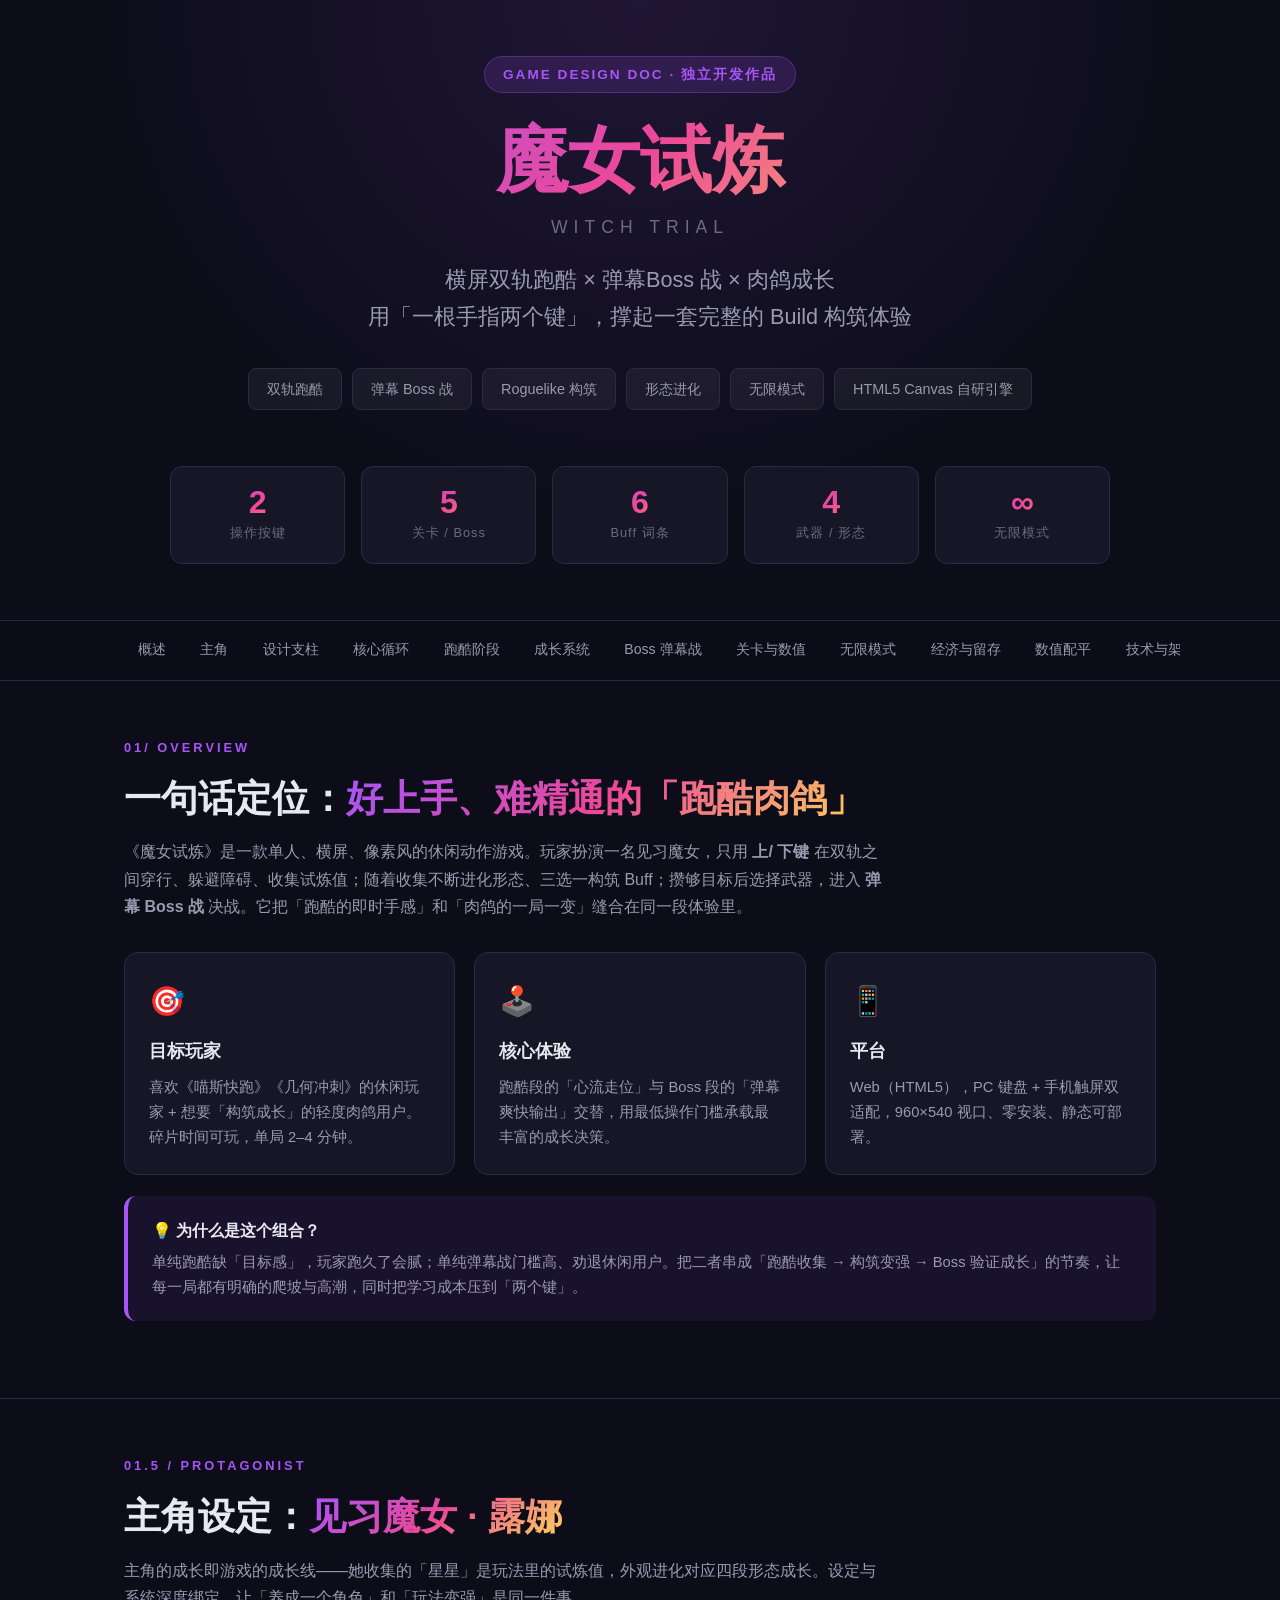
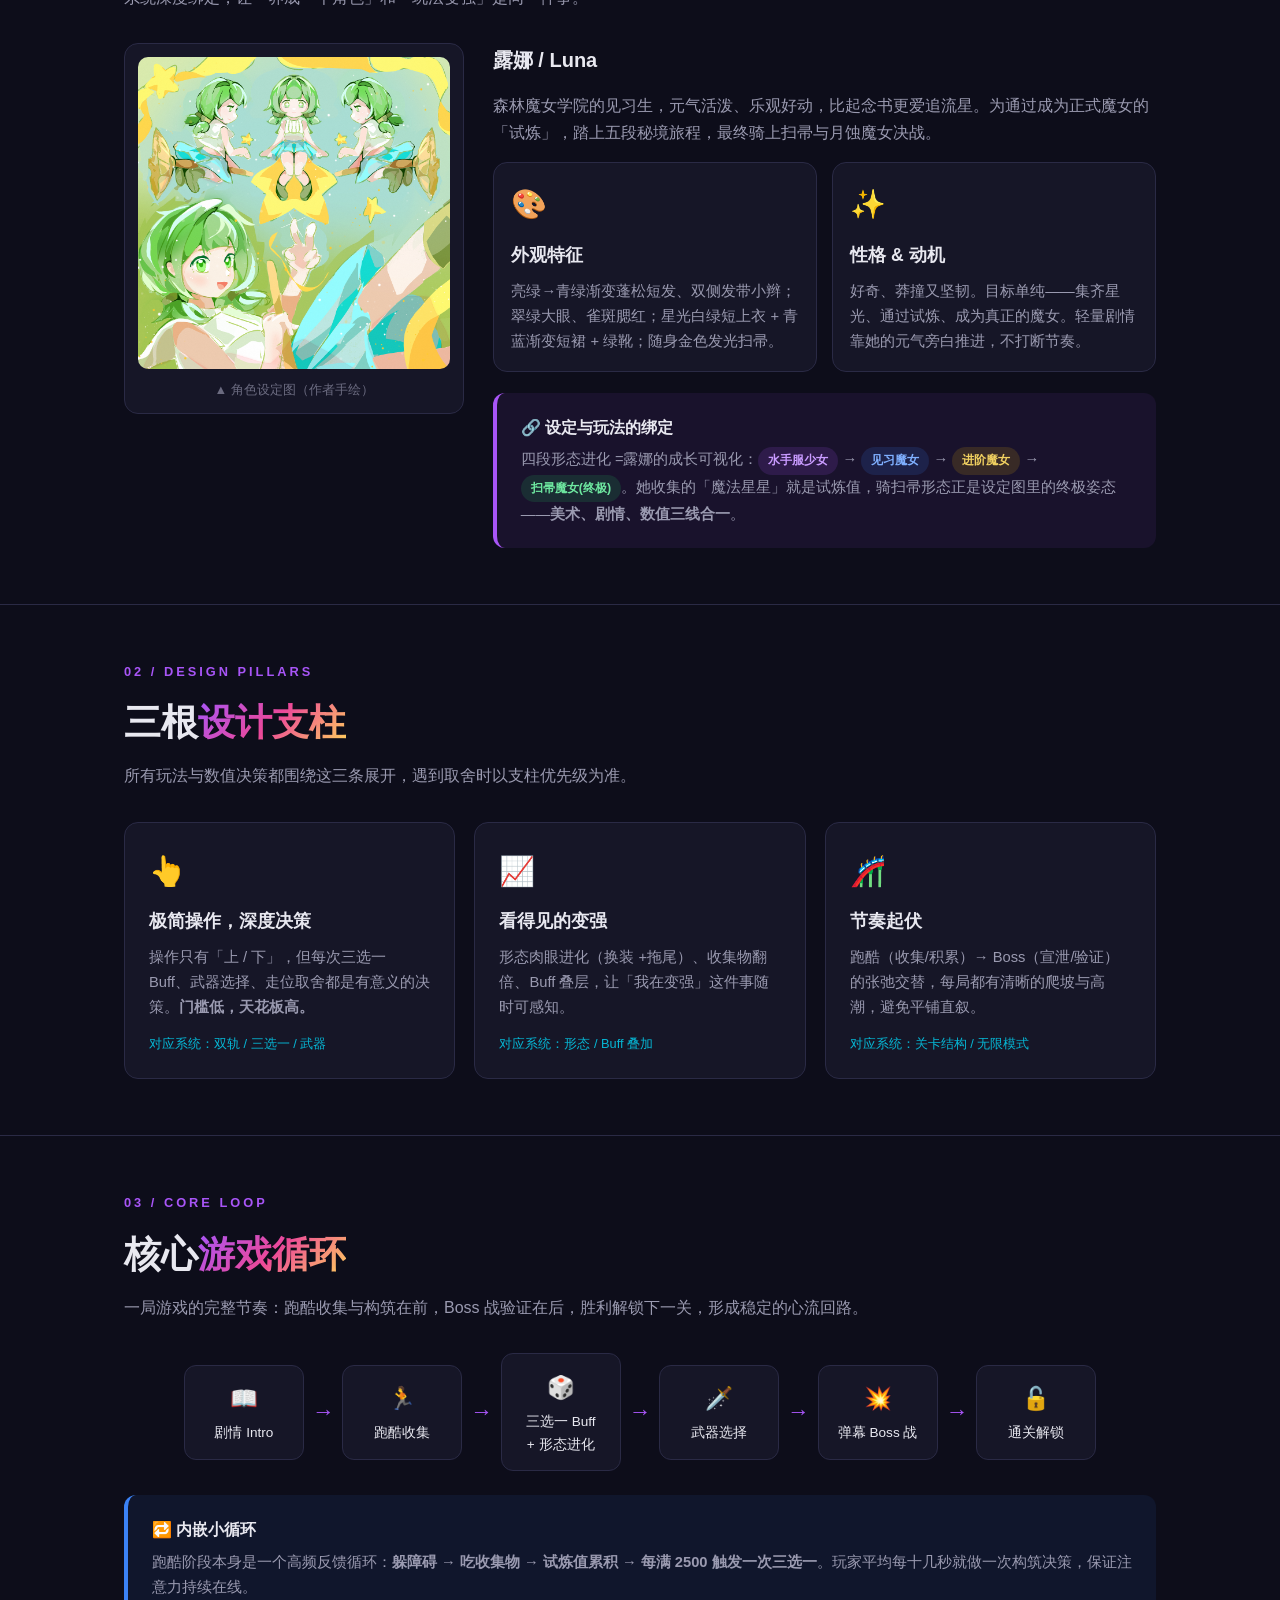
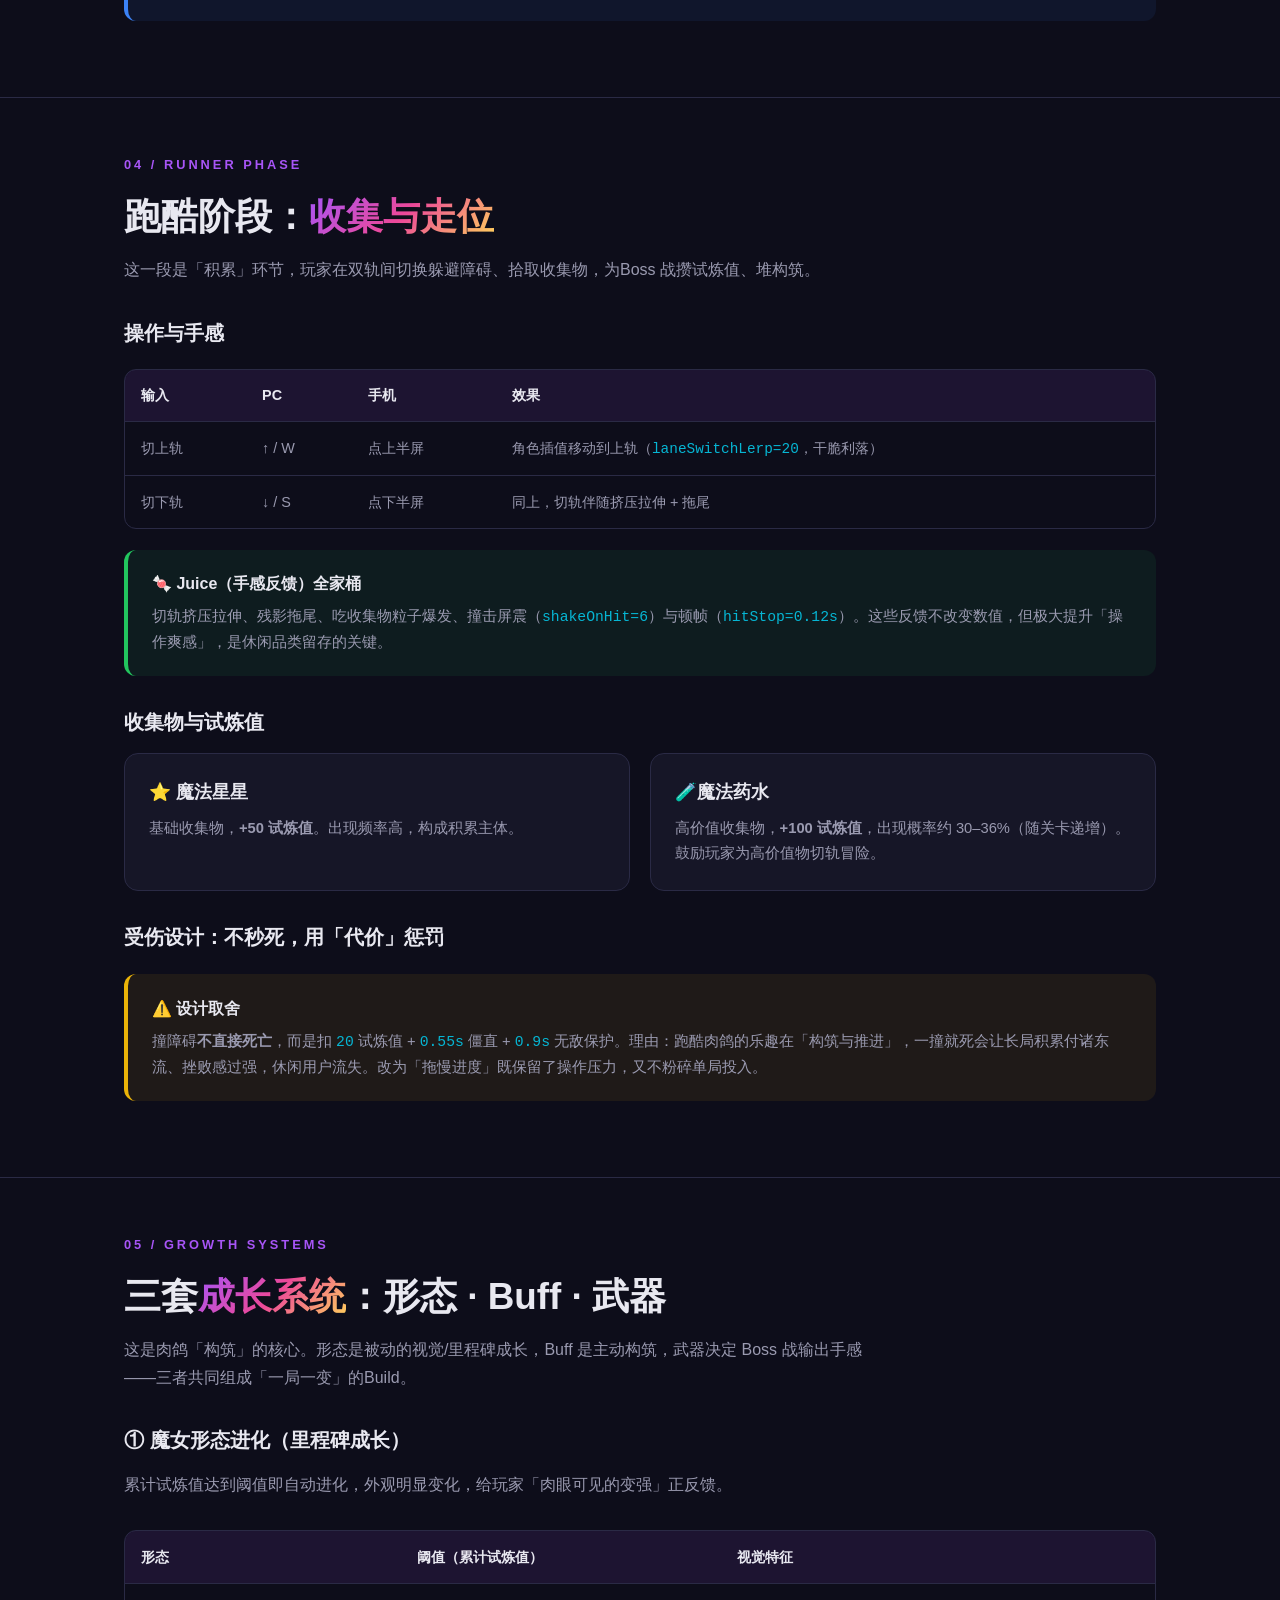
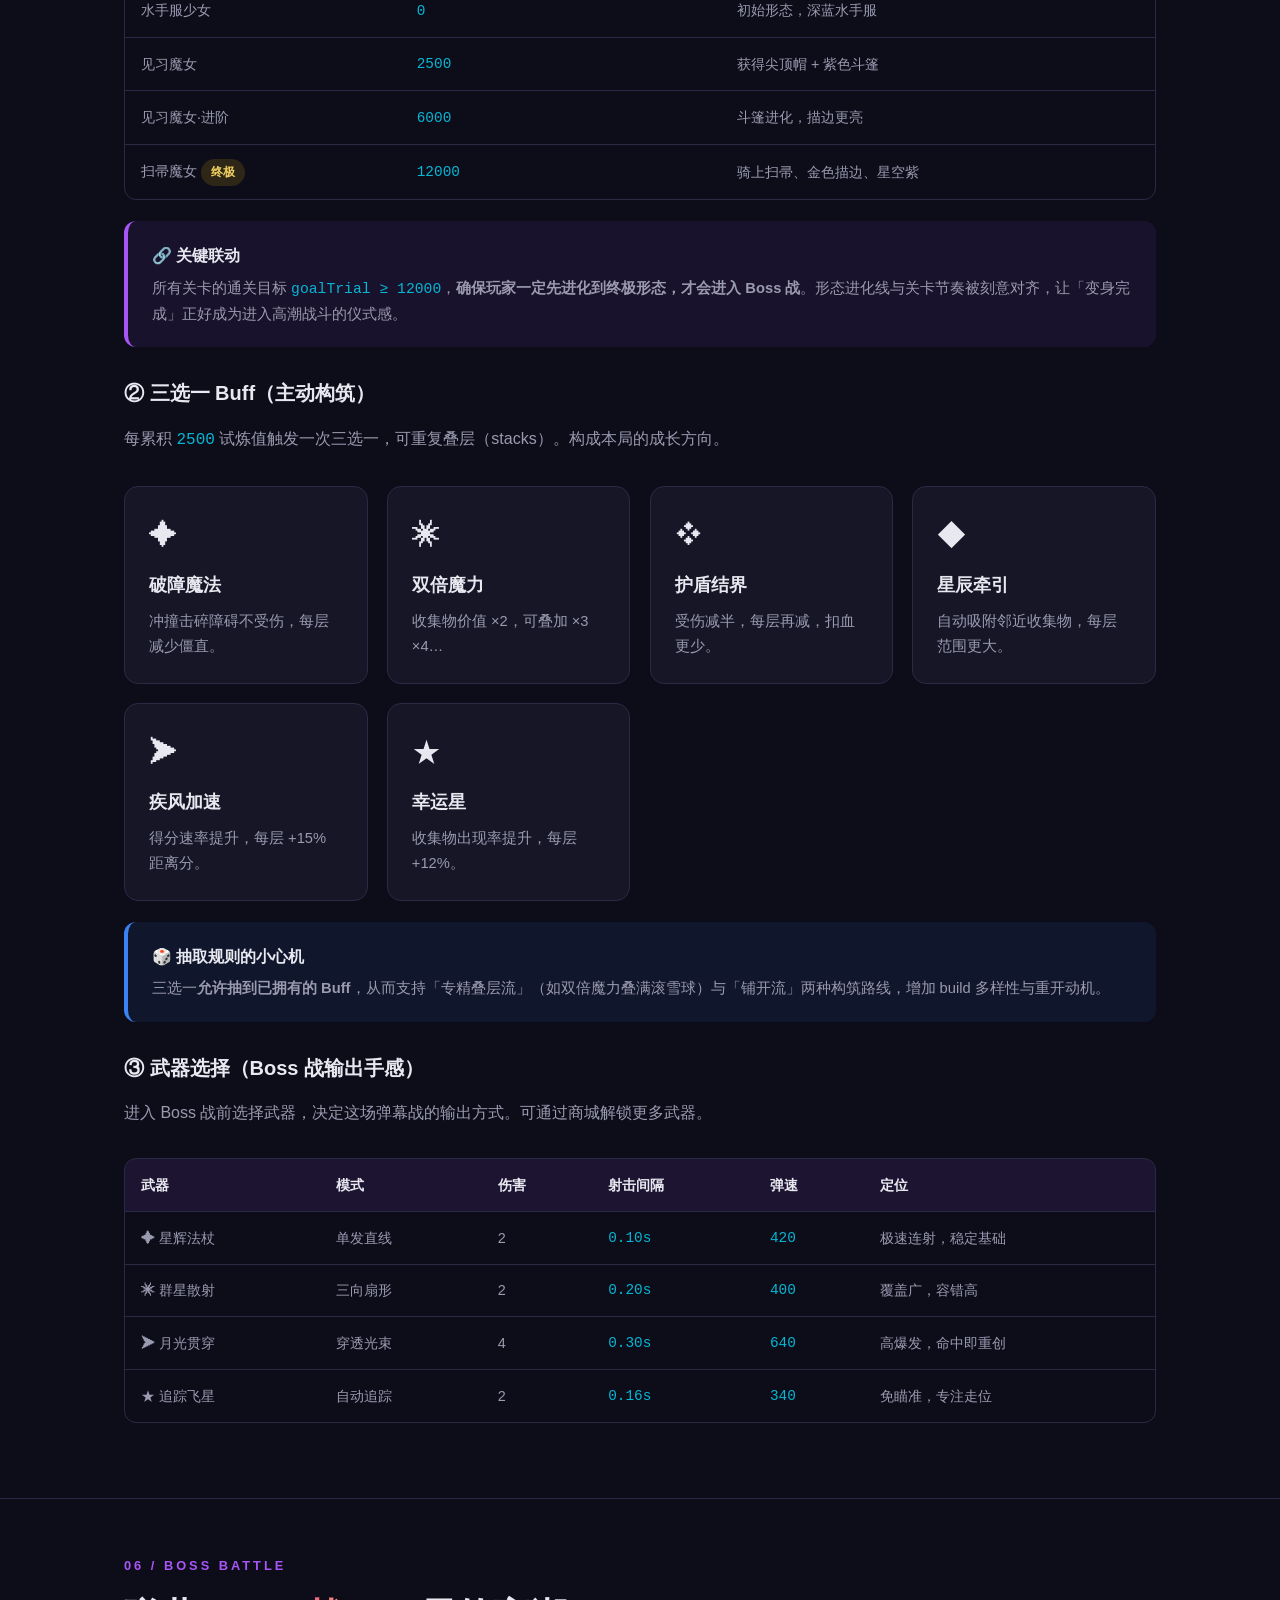
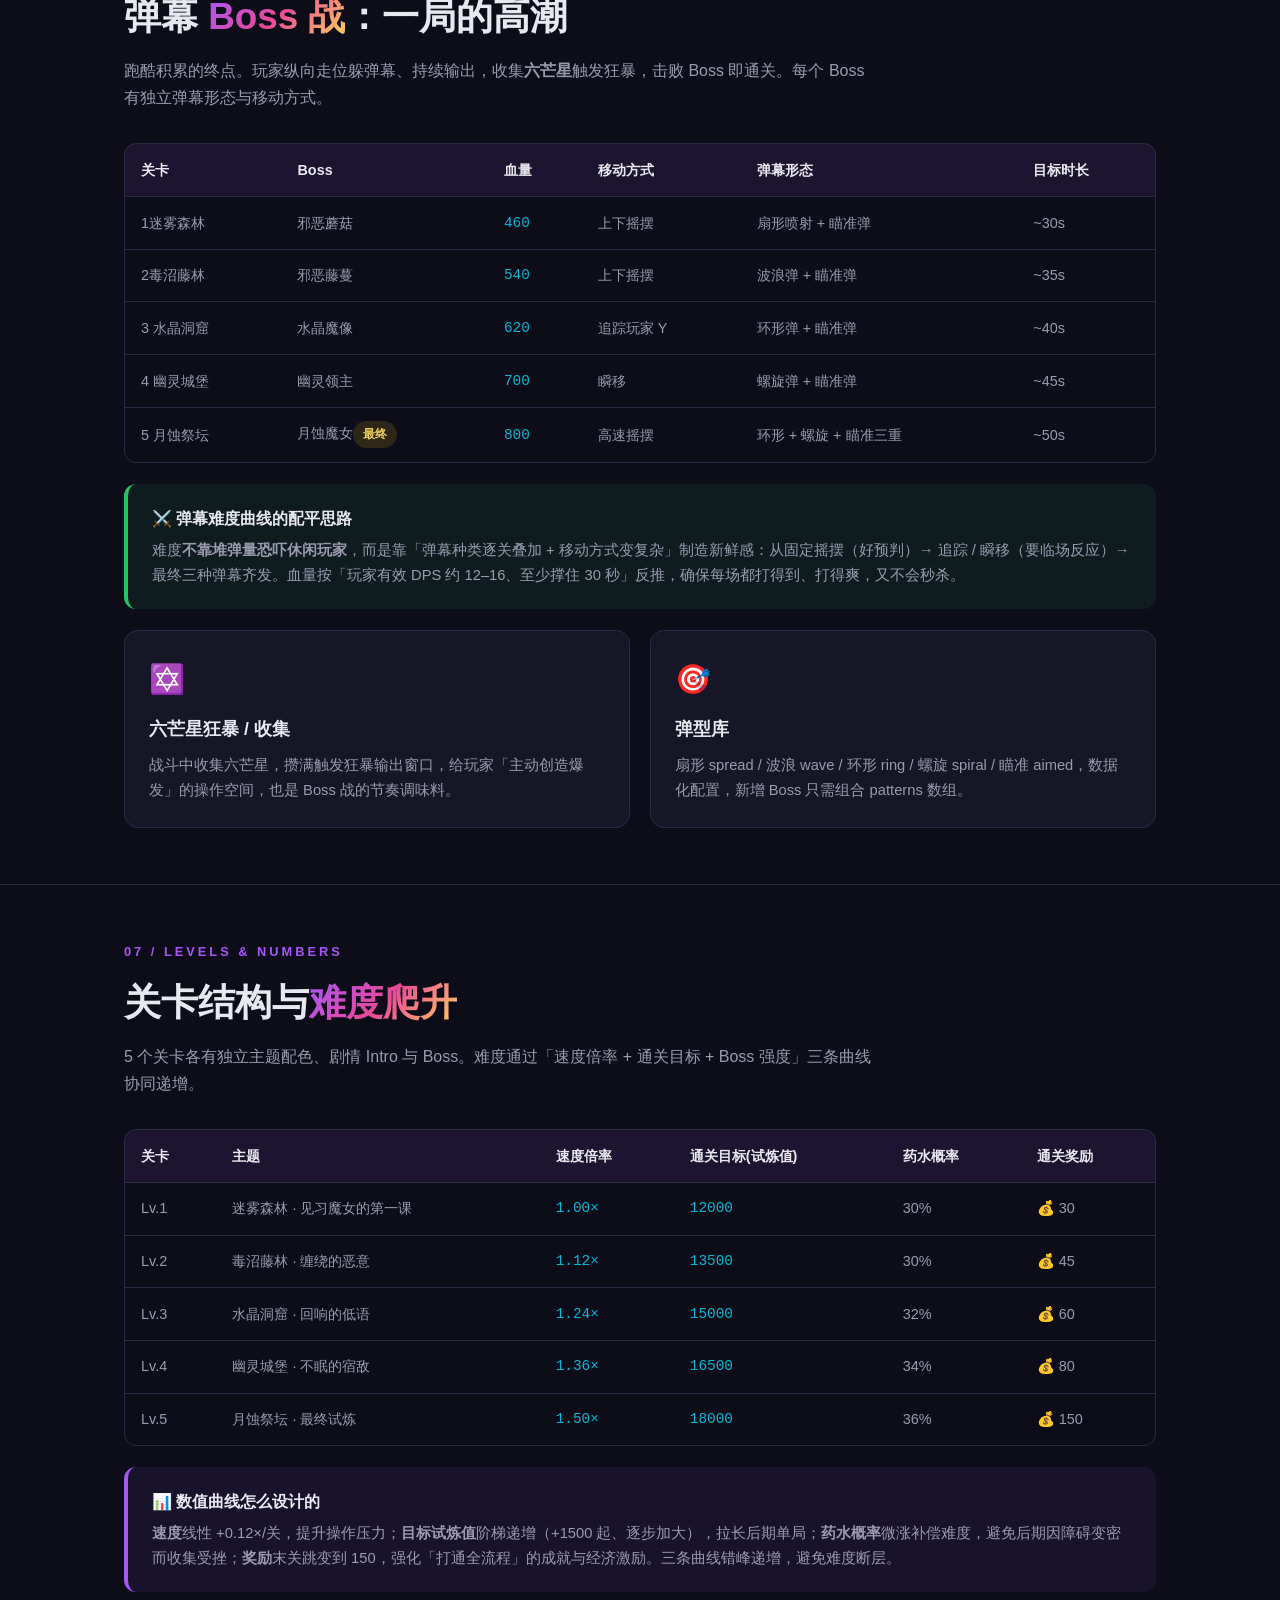
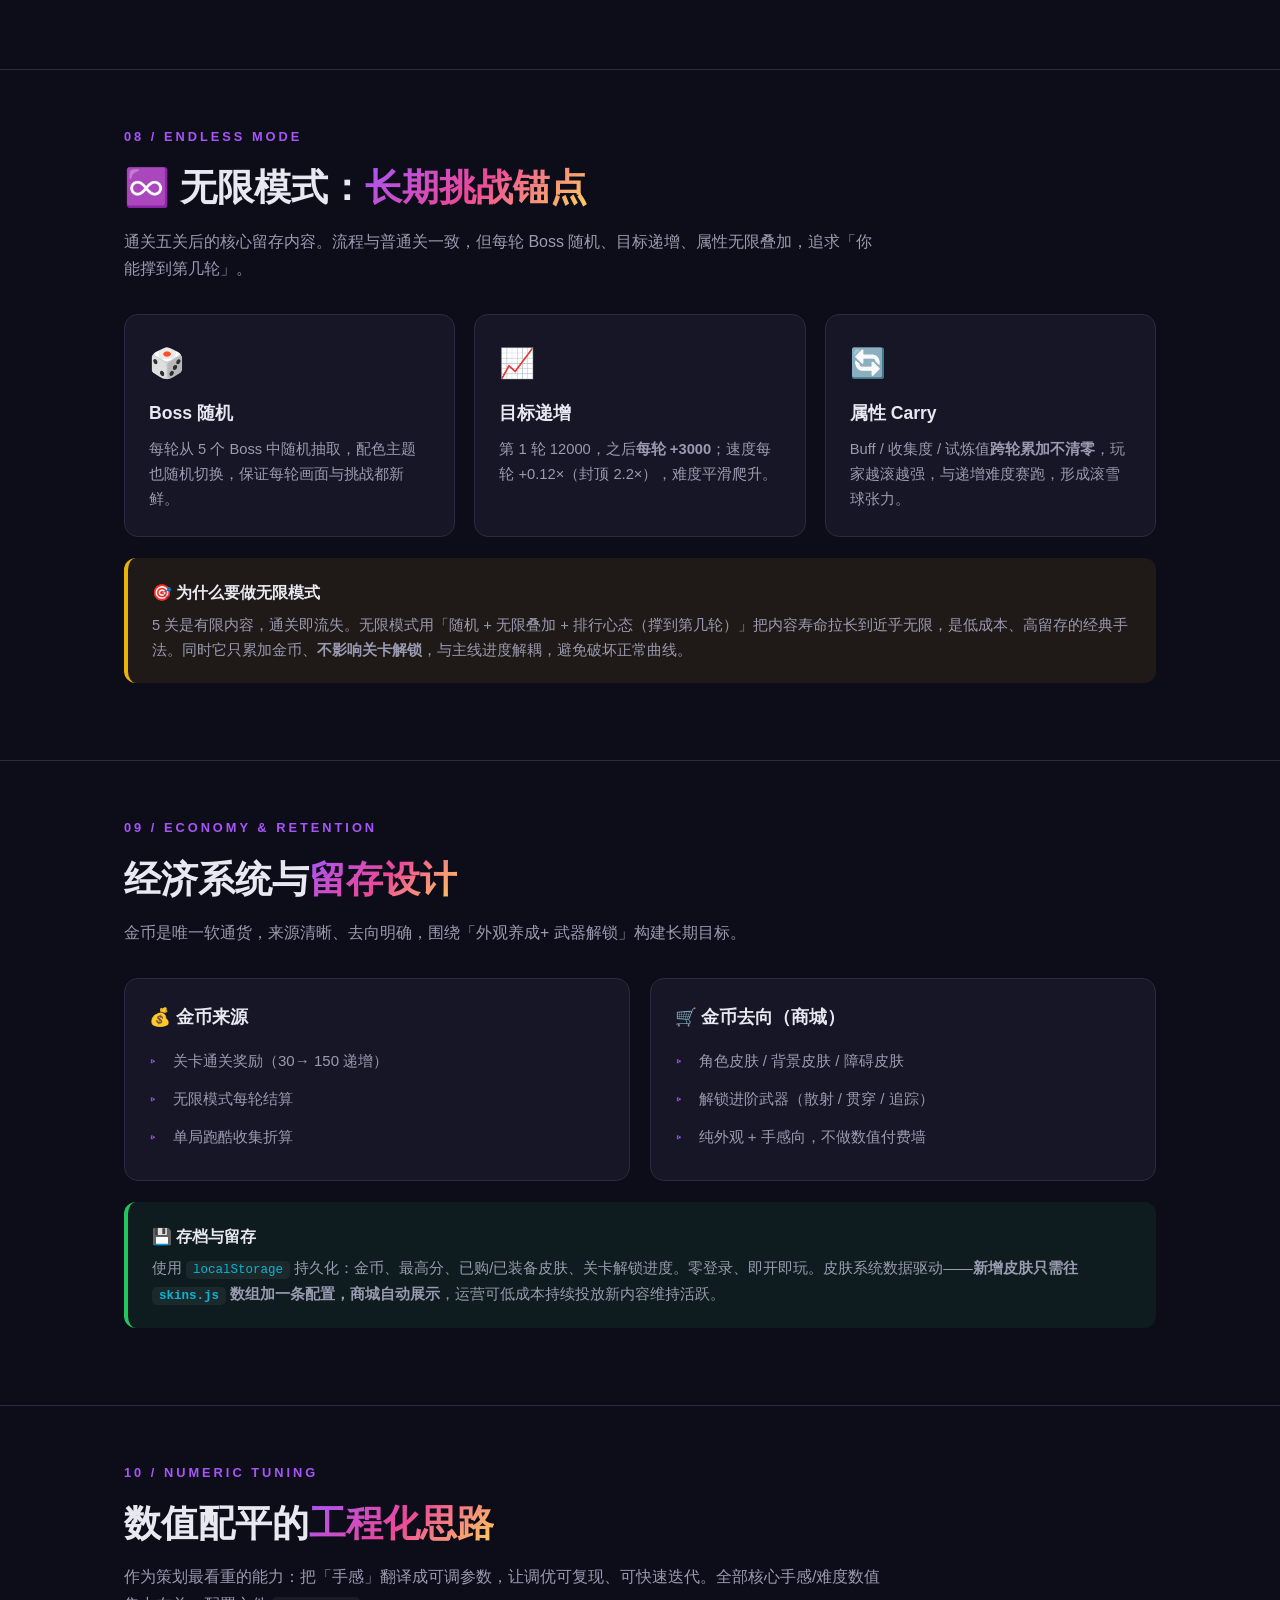
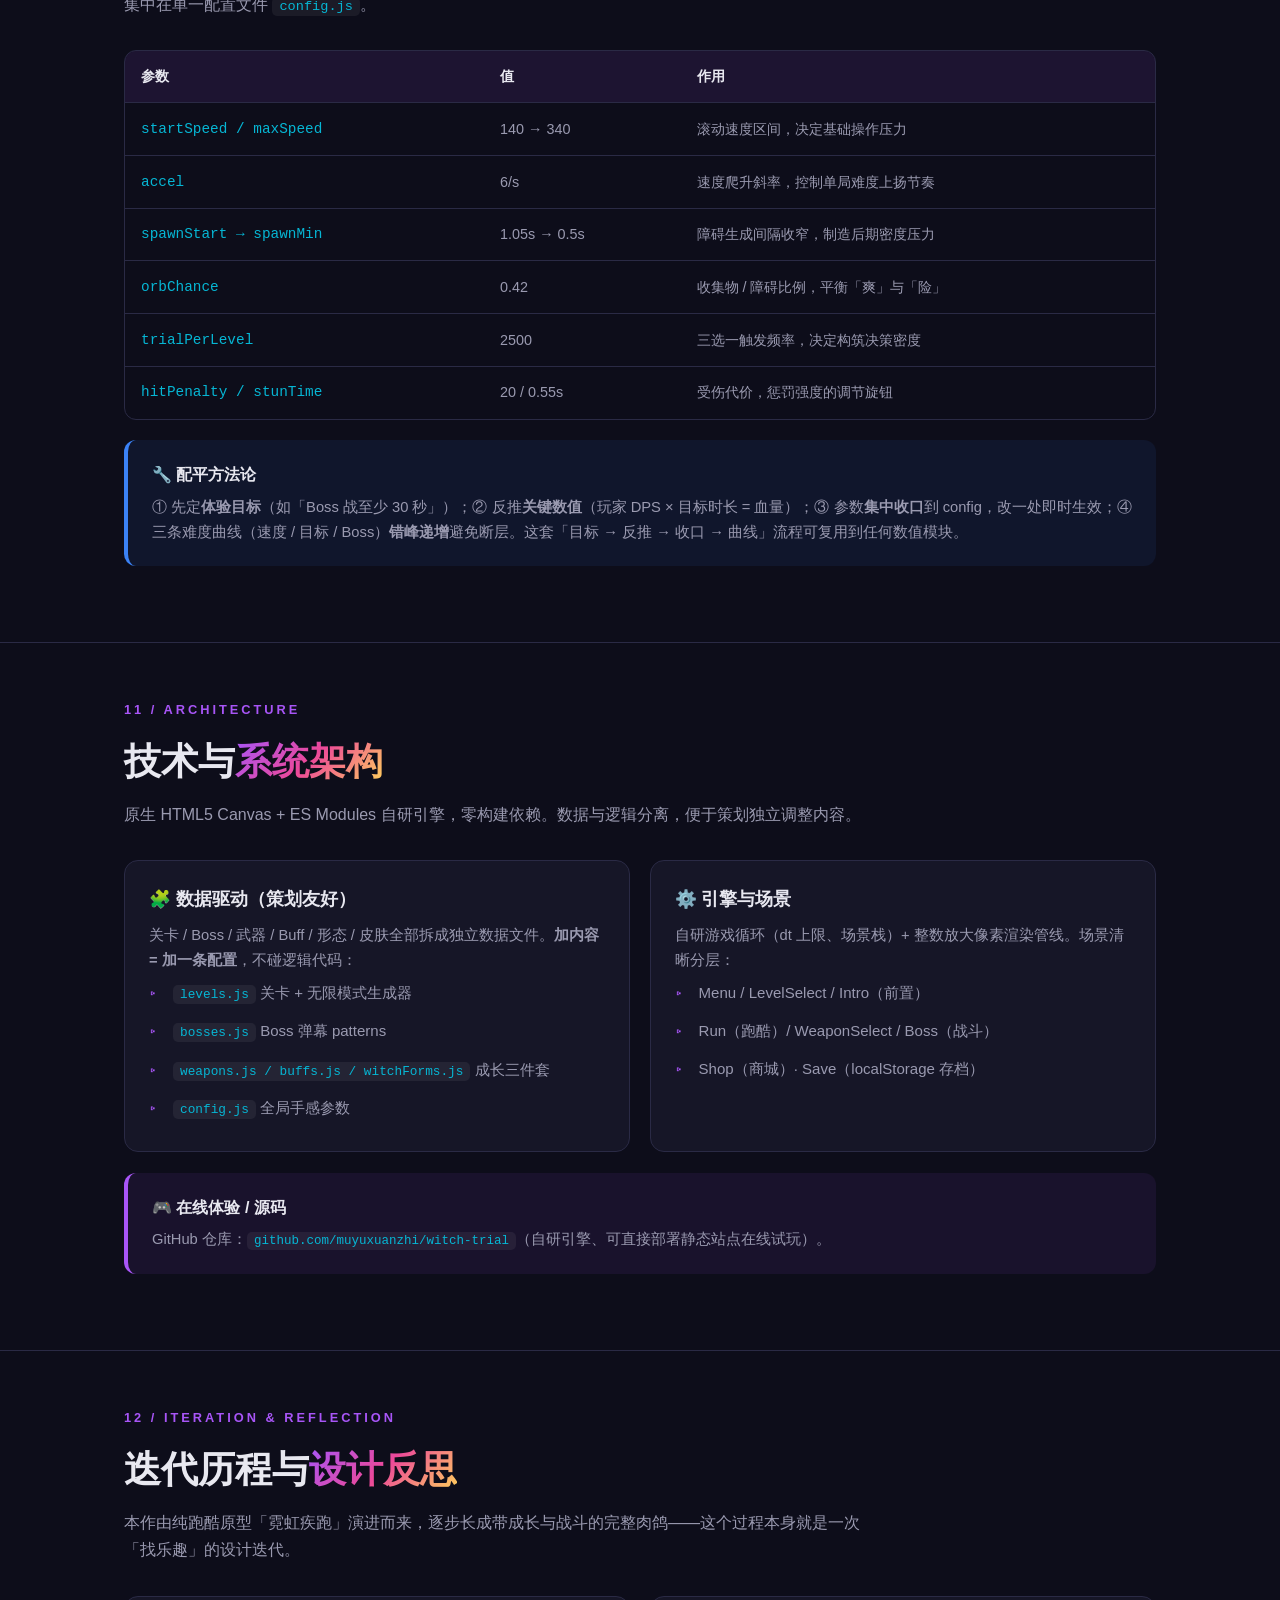
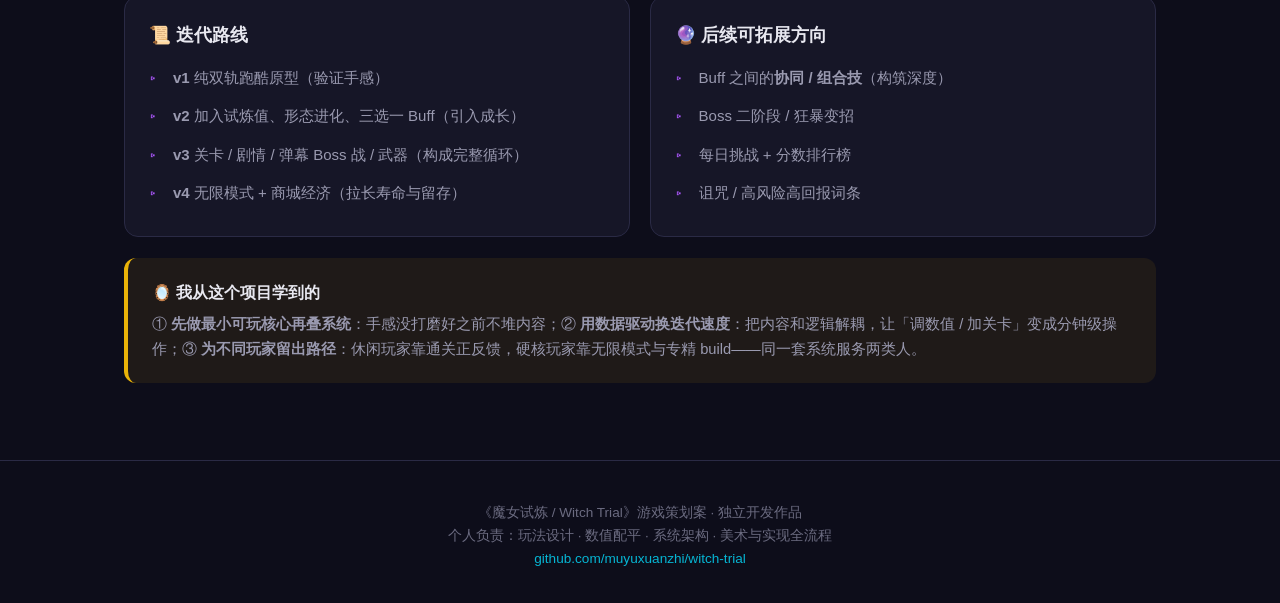
==== commit 3348887e: "feat: 新增主角封面图与见习魔女露娜人物介绍 - assets/ 新增角色设定图(封面 cover.png / 人物 witch-character.png) - README 顶部加封面并新增主" ====
--- a/GAME_DESIGN_DOC.html
+++ b/GAME_DESIGN_DOC.html
@@ -205,6 +205,7 @@
 <nav>
   <div class="container">
     <a href="#overview">概述</a>
+    <a href="#character">主角</a>
     <a href="#pillars">设计支柱</a>
     <a href="#loop">核心循环</a>
     <a href="#run">跑酷阶段</a>
@@ -247,6 +248,41 @@
     <div class="info-box purple">
       <div class="box-title">💡 为什么是这个组合？</div>
       <p>单纯跑酷缺「目标感」，玩家跑久了会腻；单纯弹幕战门槛高、劝退休闲用户。把二者串成「跑酷收集 → 构筑变强 → Boss 验证成长」的节奏，让每一局都有明确的爬坡与高潮，同时把学习成本压到「两个键」。</p>
+    </div>
+  </div>
+</section>
+
+<!-- ===== CHARACTER ===== -->
+<section id="character">
+  <div class="container">
+    <div class="section-tag">01.5 / Protagonist</div>
+    <h2>主角设定：<span class="accent">见习魔女 · 露娜</span></h2>
+    <p class="section-desc">主角的成长即游戏的成长线——她收集的「星星」是玩法里的试炼值，外观进化对应四段形态成长。设定与系统深度绑定，让「养成一个角色」和「玩法变强」是同一件事。</p>
+    <div style="display:grid; grid-template-columns: minmax(240px, 340px) 1fr; gap:1.8rem; align-items:start;">
+      <div style="background:var(--bg-card); border:1px solid var(--border-color); border-radius:14px; padding:0.8rem; text-align:center;">
+        <img src="assets/witch-character.png" alt="见习魔女 露娜 角色设定图" style="width:100%; border-radius:10px; display:block;">
+        <div style="margin-top:0.6rem; font-size:0.8rem; color:var(--text-muted);">▲ 角色设定图（作者手绘）</div>
+      </div>
+      <div>
+        <h3 style="margin-top:0;">露娜 / Luna</h3>
+        <p class="section-desc" style="margin-bottom:1rem;">森林魔女学院的见习生，元气活泼、乐观好动，比起念书更爱追流星。为通过成为正式魔女的「试炼」，踏上五段秘境旅程，最终骑上扫帚与月蚀魔女决战。</p>
+        <div class="card-grid cols-2" style="gap:0.9rem;">
+          <div class="card" style="padding:1.1rem;">
+            <div class="icon">🎨</div>
+            <h4>外观特征</h4>
+            <p>亮绿→青绿渐变蓬松短发、双侧发带小辫；翠绿大眼、雀斑腮红；星光白绿短上衣 + 青蓝渐变短裙 + 绿靴；随身金色发光扫帚。</p>
+          </div>
+          <div class="card" style="padding:1.1rem;">
+            <div class="icon">✨</div>
+            <h4>性格 & 动机</h4>
+            <p>好奇、莽撞又坚韧。目标单纯——集齐星光、通过试炼、成为真正的魔女。轻量剧情靠她的元气旁白推进，不打断节奏。</p>
+          </div>
+        </div>
+        <div class="info-box purple" style="margin-bottom:0;">
+          <div class="box-title">🔗 设定与玩法的绑定</div>
+          <p>四段形态进化 =露娜的成长可视化：<span class="pill p">水手服少女</span> → <span class="pill b">见习魔女</span> → <span class="pill y">进阶魔女</span> → <span class="pill g">扫帚魔女(终极)</span>。她收集的「魔法星星」就是试炼值，骑扫帚形态正是设定图里的终极姿态——<b>美术、剧情、数值三线合一</b>。</p>
+        </div>
+      </div>
     </div>
   </div>
 </section>
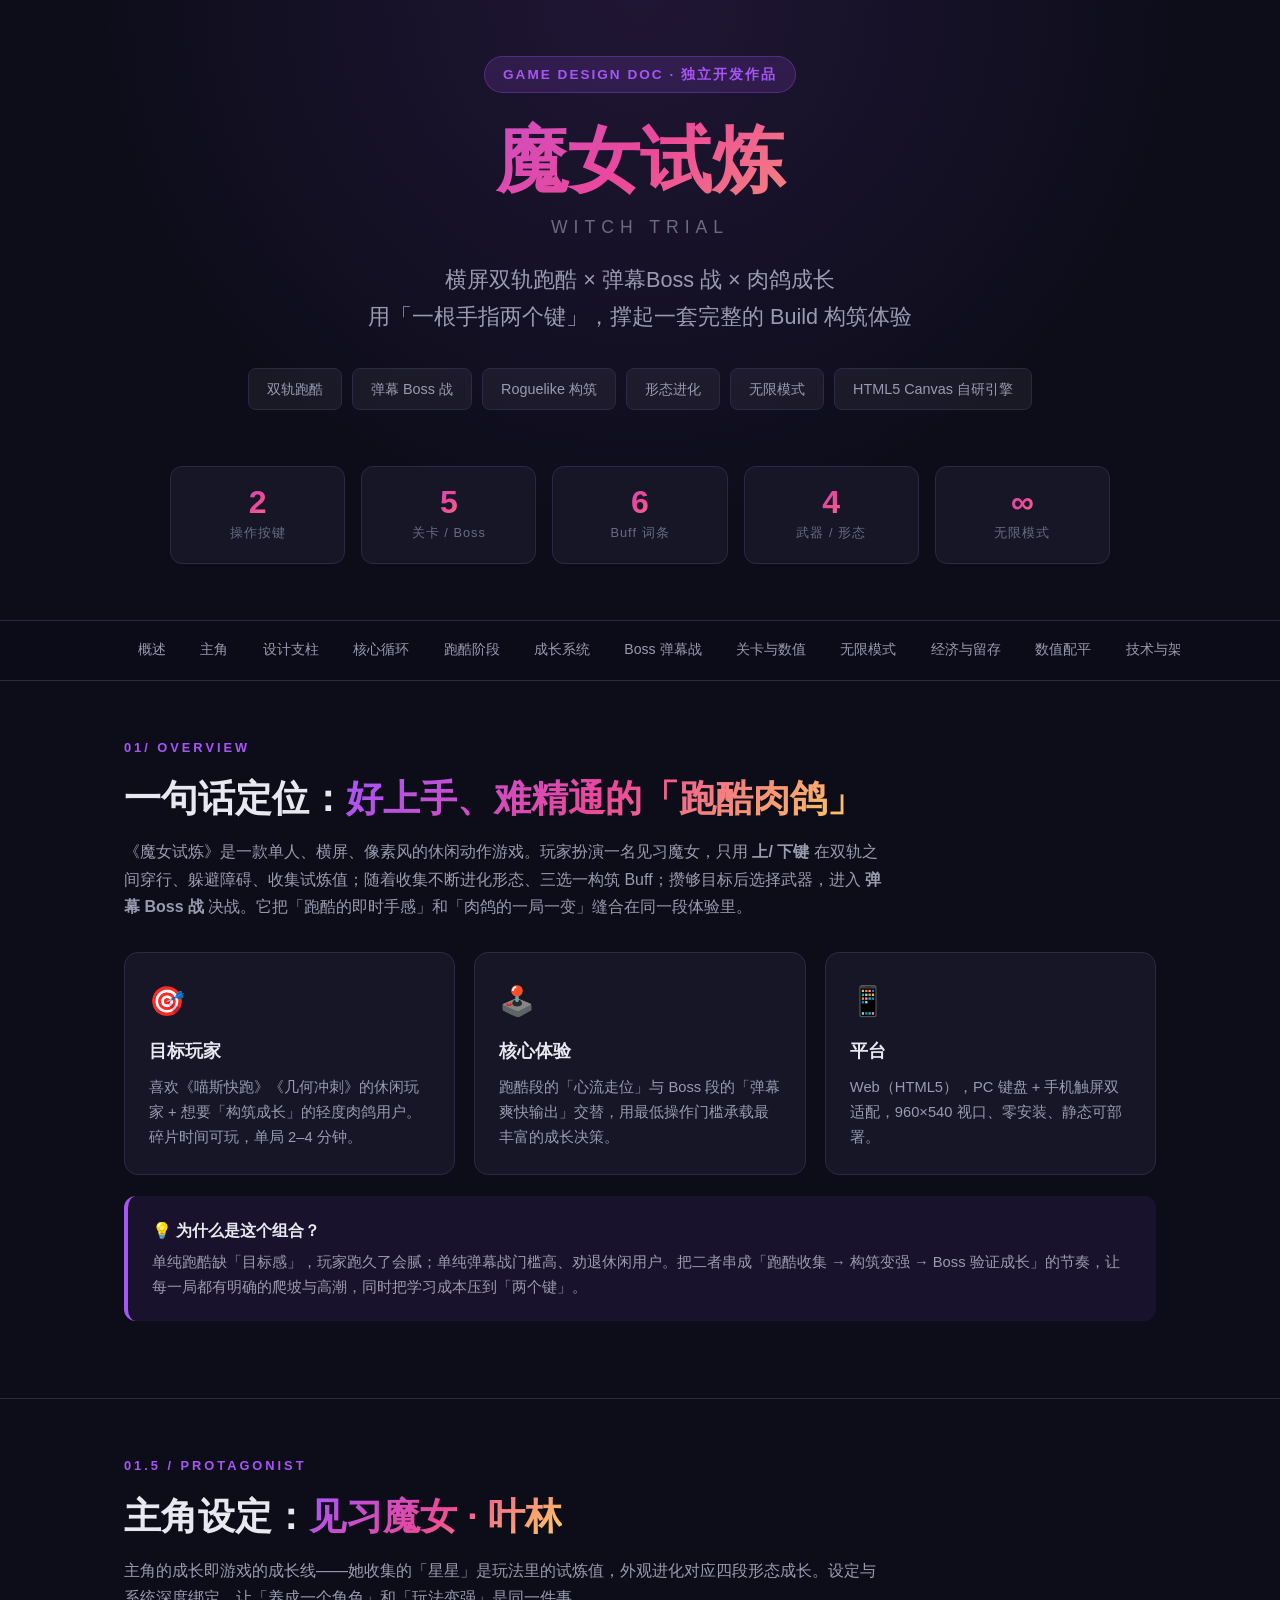
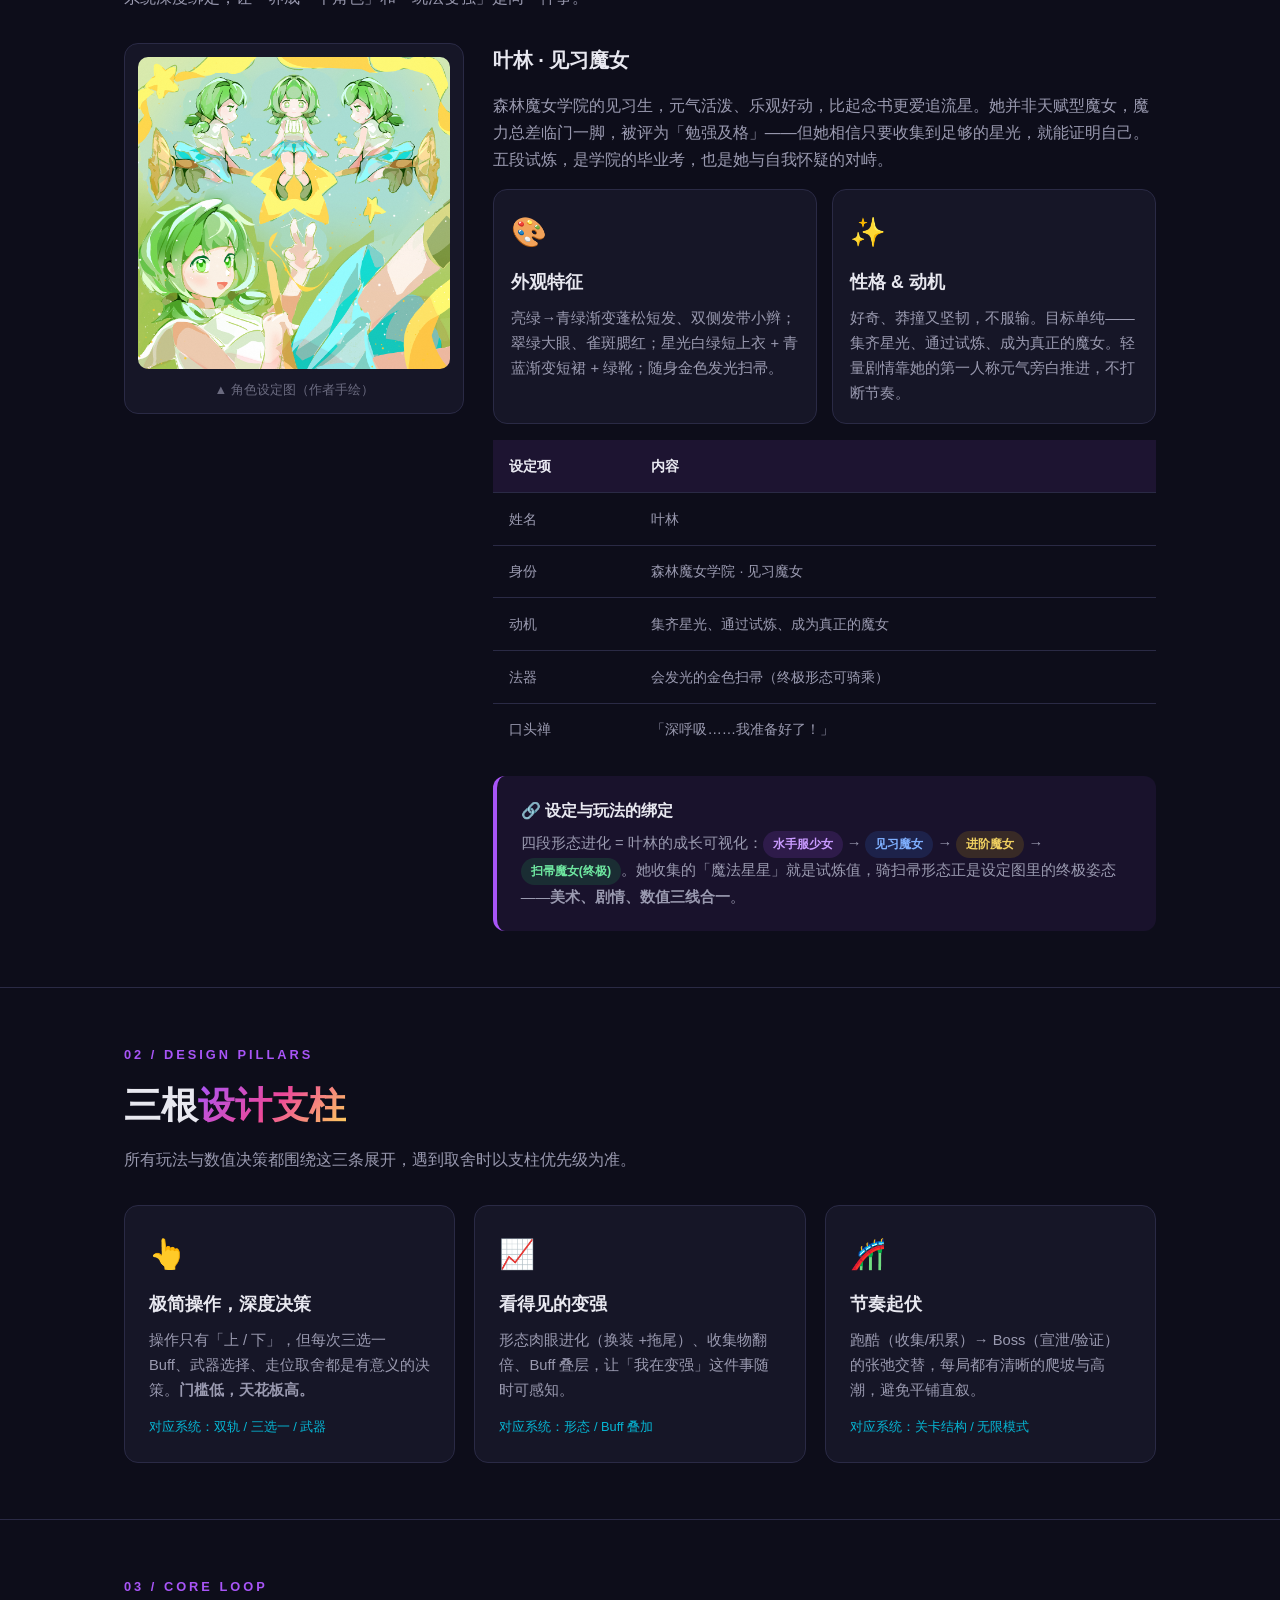
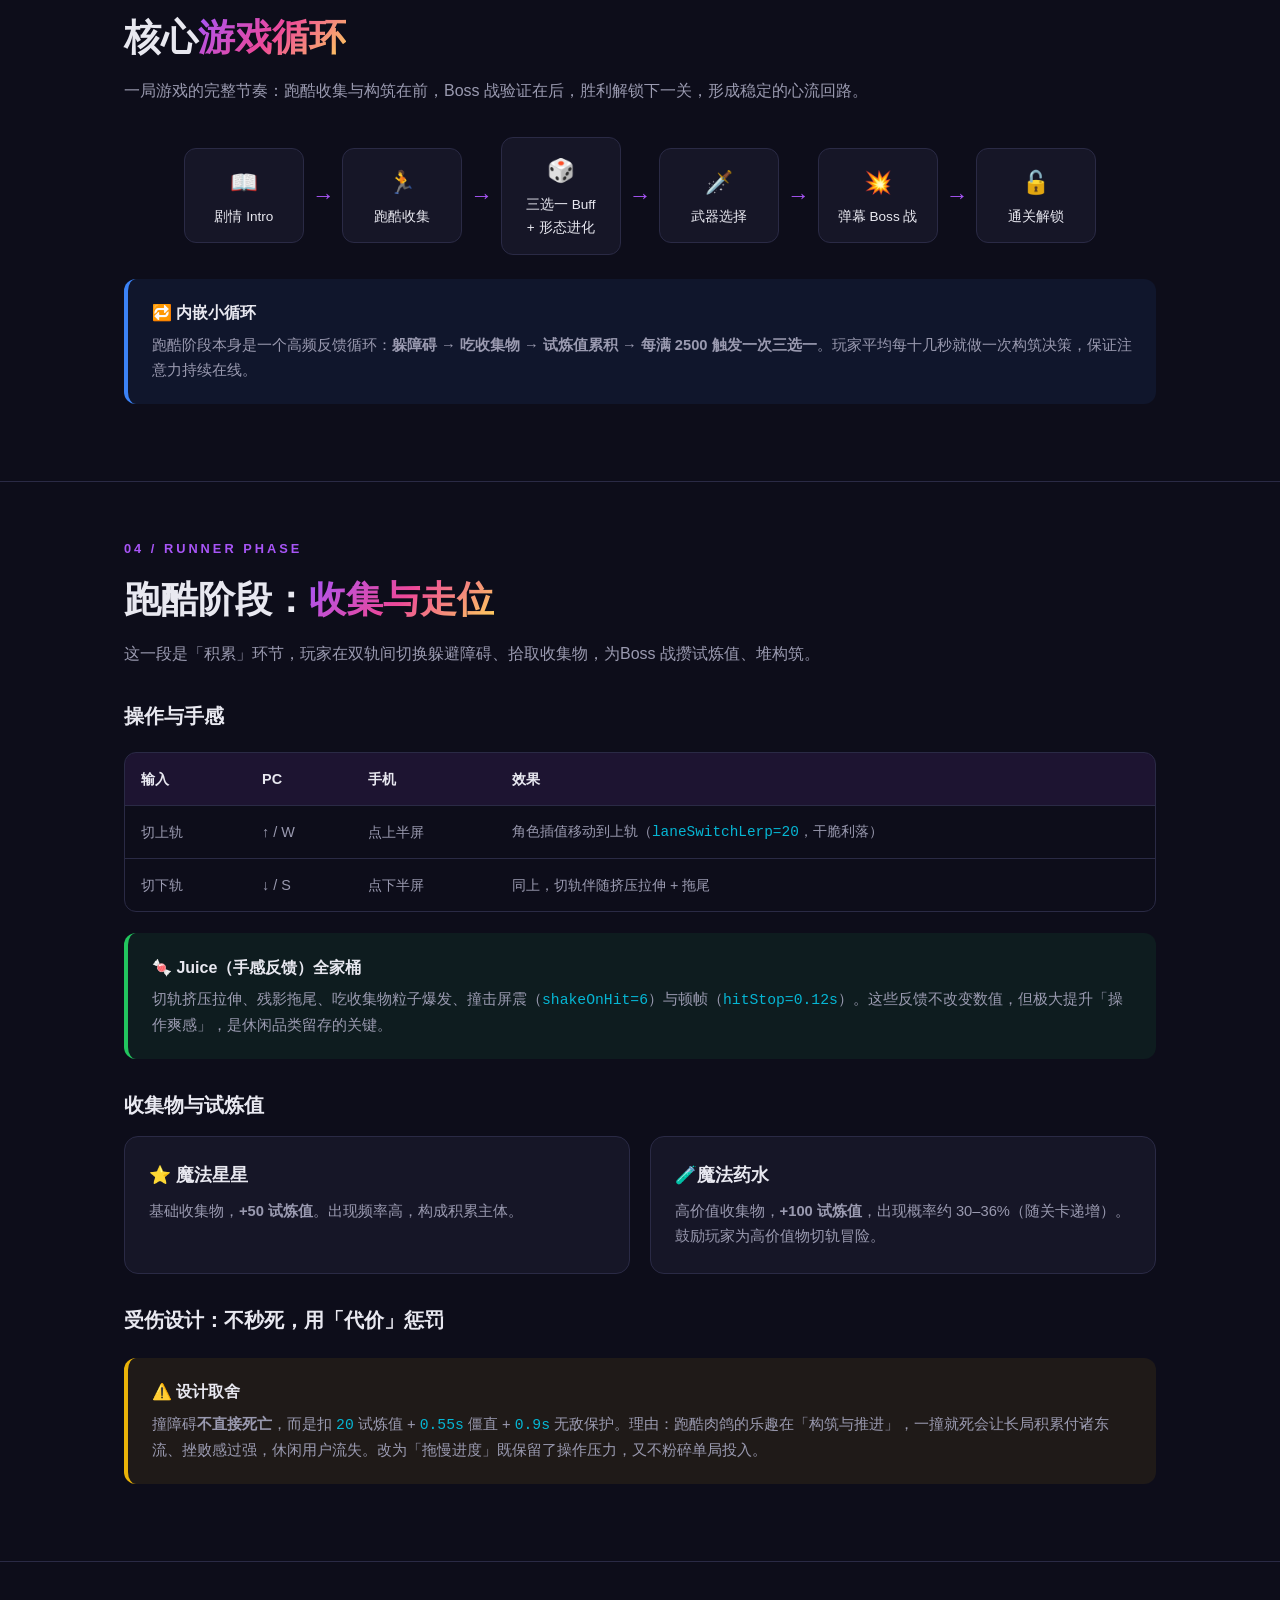
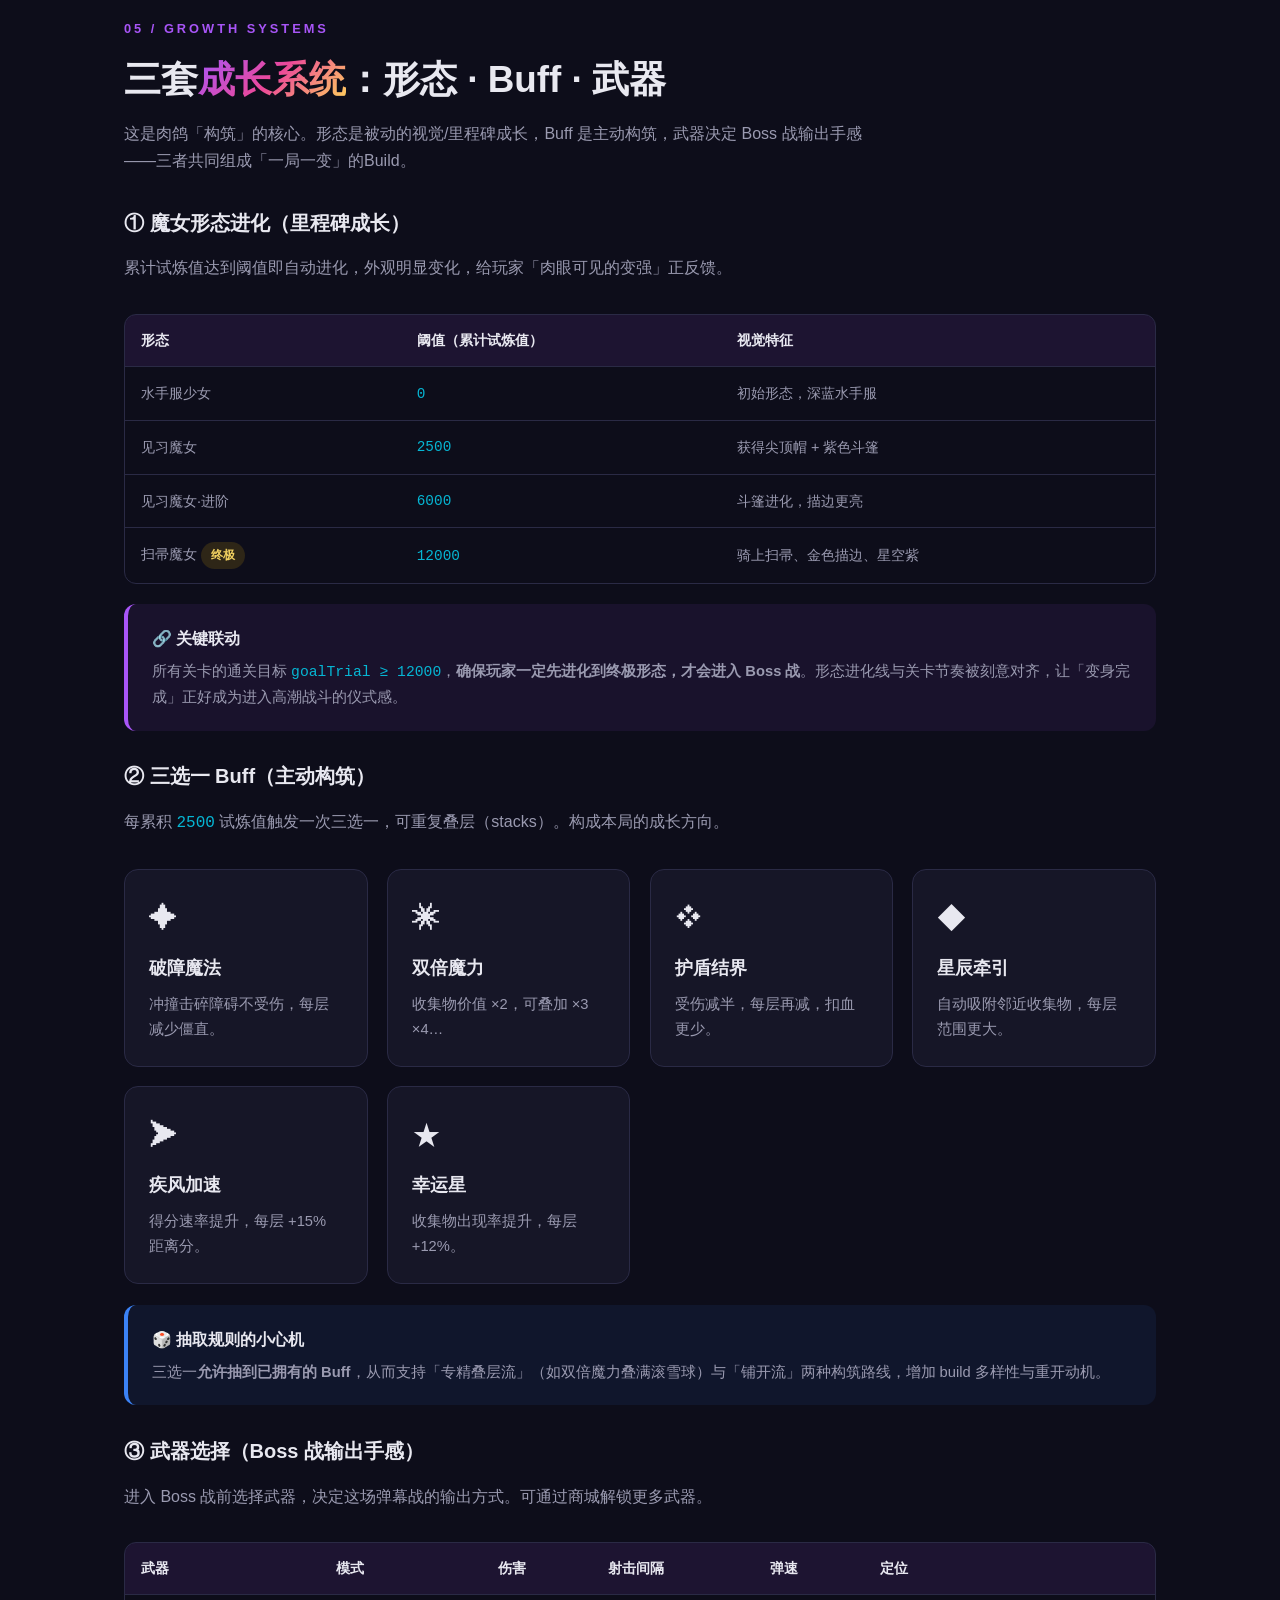
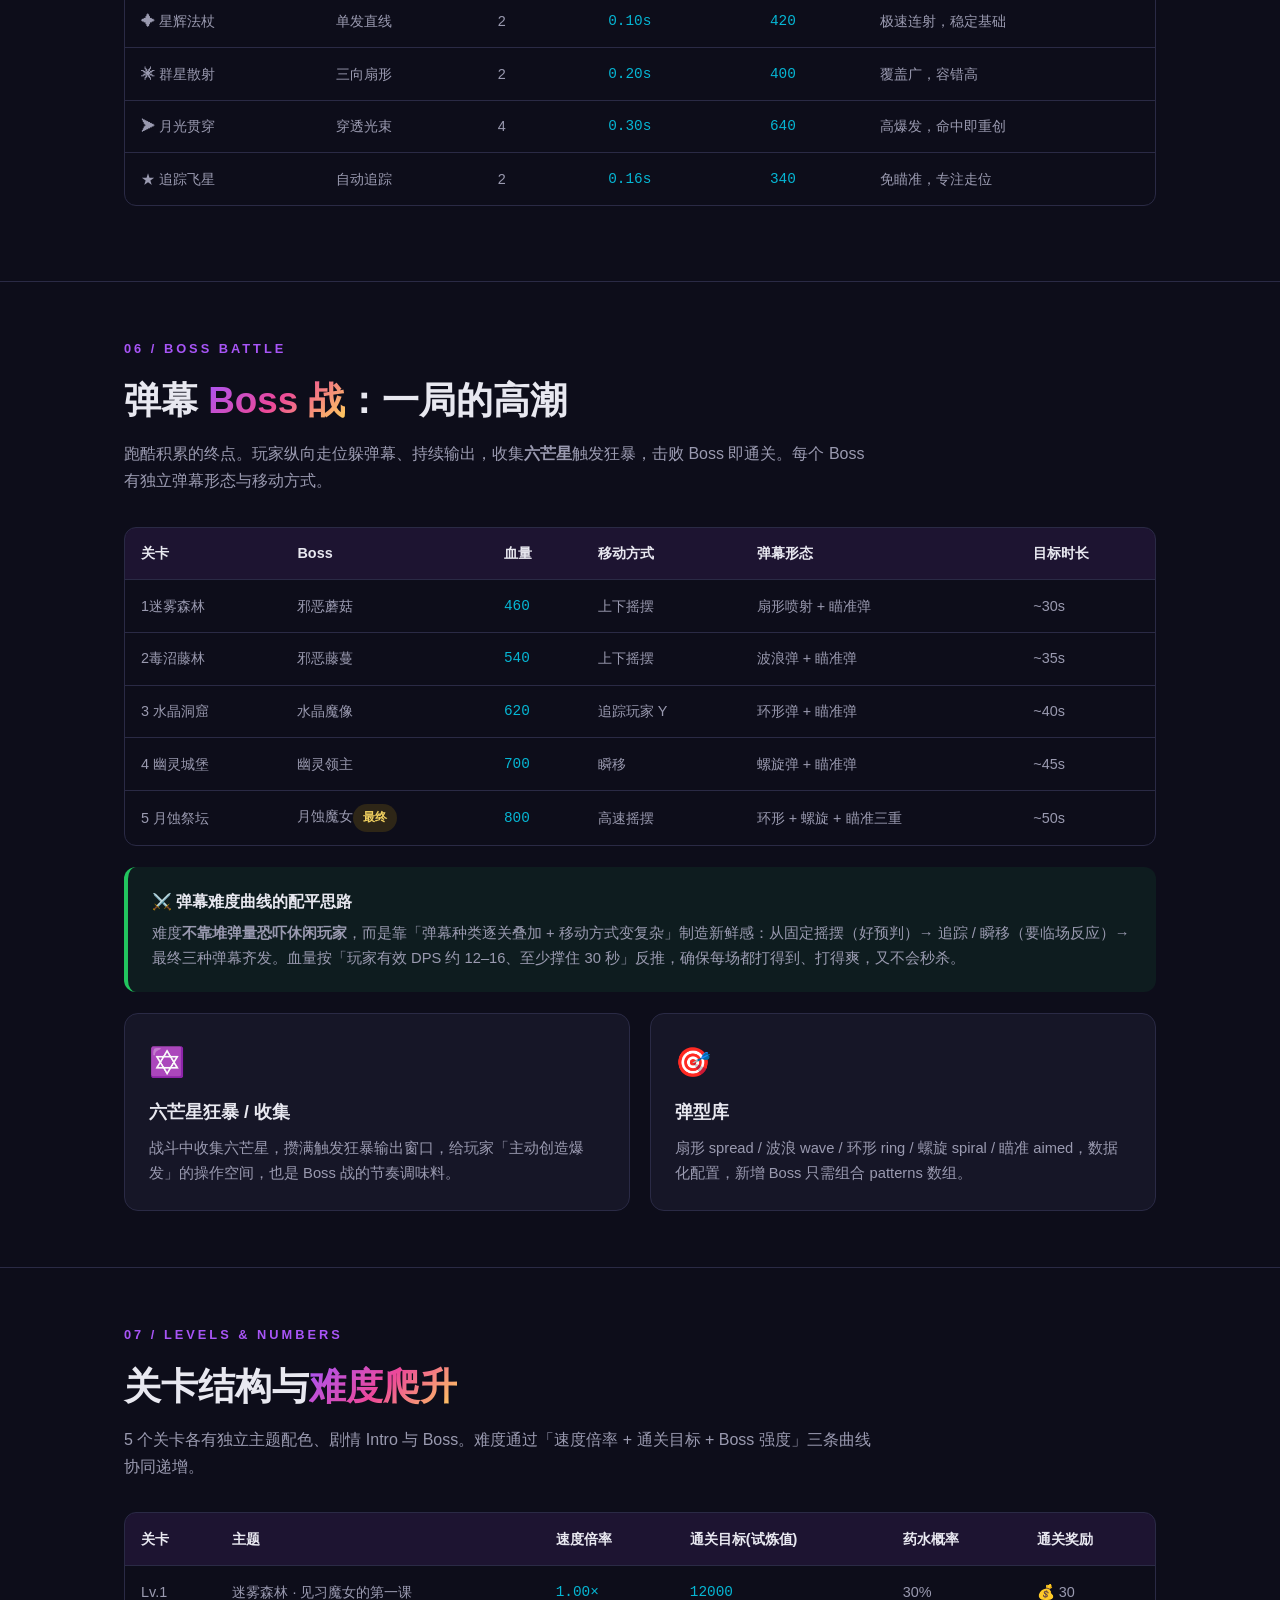
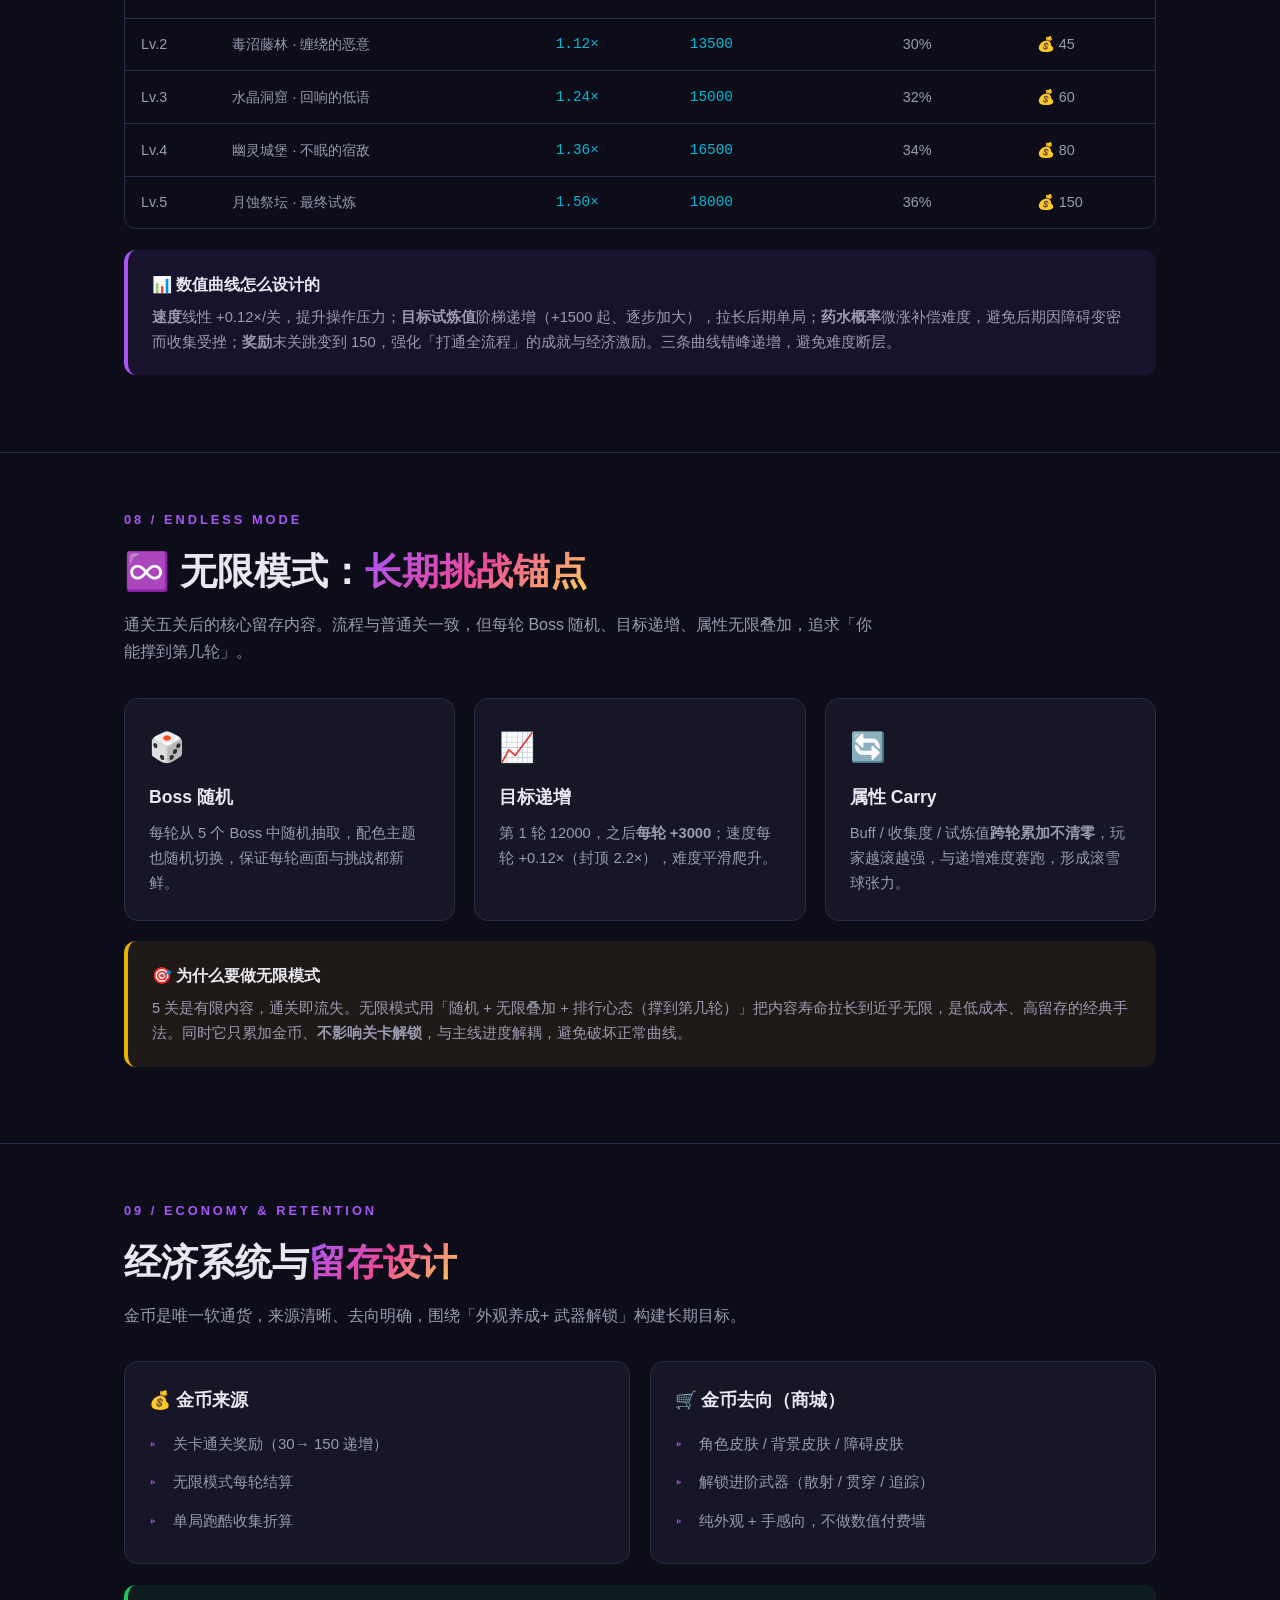
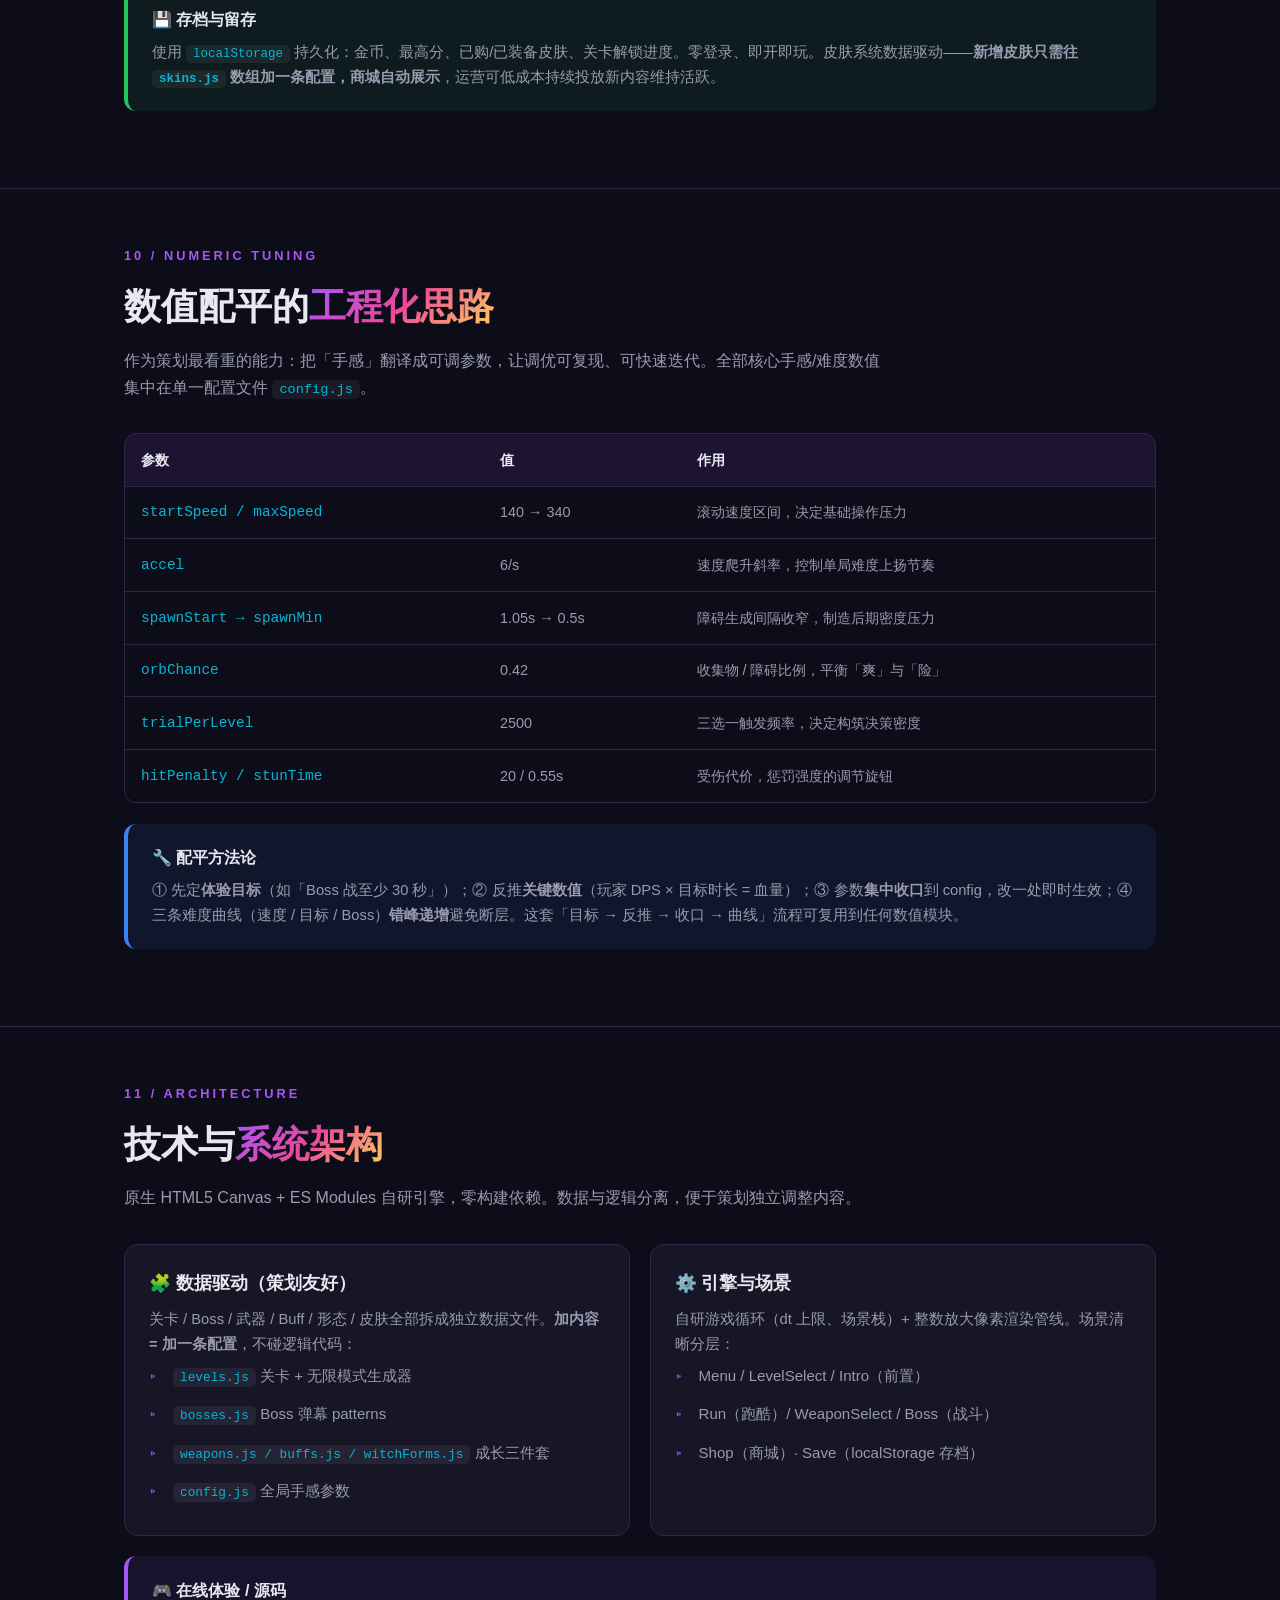
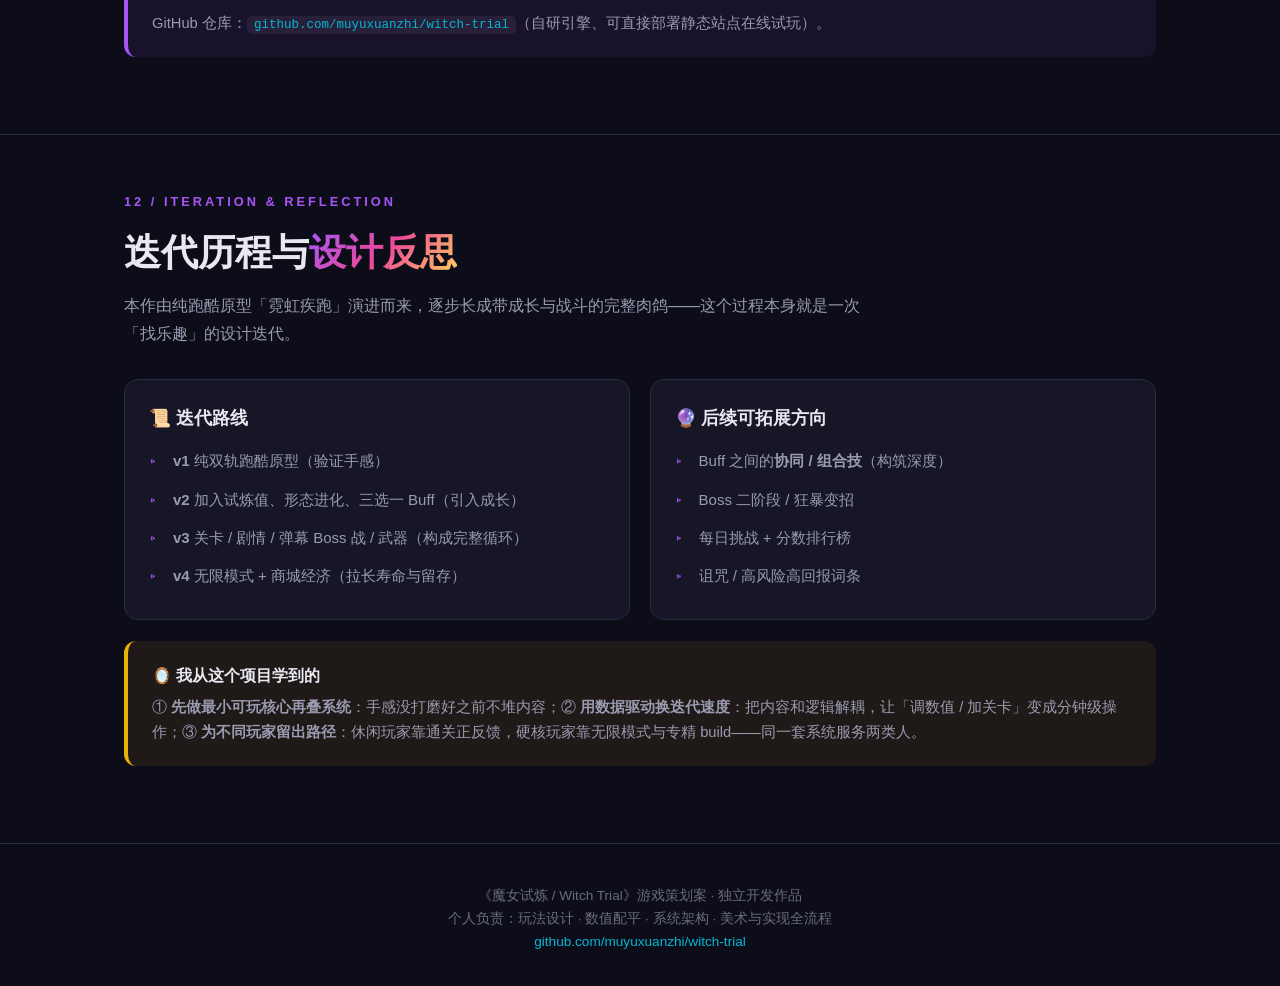
==== commit 3d487dc4: "feat: 主角定名叶林并接入游戏剧情与菜单 - IntroScene 开场对白说话人改为叶林,旁白改第一人称 - MenuScene 标题下新增主角名 - README/策划案 露娜->叶林,补充背" ====
--- a/GAME_DESIGN_DOC.html
+++ b/GAME_DESIGN_DOC.html
@@ -256,16 +256,16 @@
 <section id="character">
   <div class="container">
     <div class="section-tag">01.5 / Protagonist</div>
-    <h2>主角设定：<span class="accent">见习魔女 · 露娜</span></h2>
+    <h2>主角设定：<span class="accent">见习魔女 · 叶林</span></h2>
     <p class="section-desc">主角的成长即游戏的成长线——她收集的「星星」是玩法里的试炼值，外观进化对应四段形态成长。设定与系统深度绑定，让「养成一个角色」和「玩法变强」是同一件事。</p>
     <div style="display:grid; grid-template-columns: minmax(240px, 340px) 1fr; gap:1.8rem; align-items:start;">
       <div style="background:var(--bg-card); border:1px solid var(--border-color); border-radius:14px; padding:0.8rem; text-align:center;">
-        <img src="assets/witch-character.png" alt="见习魔女 露娜 角色设定图" style="width:100%; border-radius:10px; display:block;">
+        <img src="assets/witch-character.png" alt="见习魔女 叶林 角色设定图" style="width:100%; border-radius:10px; display:block;">
         <div style="margin-top:0.6rem; font-size:0.8rem; color:var(--text-muted);">▲ 角色设定图（作者手绘）</div>
       </div>
       <div>
-        <h3 style="margin-top:0;">露娜 / Luna</h3>
-        <p class="section-desc" style="margin-bottom:1rem;">森林魔女学院的见习生，元气活泼、乐观好动，比起念书更爱追流星。为通过成为正式魔女的「试炼」，踏上五段秘境旅程，最终骑上扫帚与月蚀魔女决战。</p>
+        <h3 style="margin-top:0;">叶林 · 见习魔女</h3>
+        <p class="section-desc" style="margin-bottom:1rem;">森林魔女学院的见习生，元气活泼、乐观好动，比起念书更爱追流星。她并非天赋型魔女，魔力总差临门一脚，被评为「勉强及格」——但她相信只要收集到足够的星光，就能证明自己。五段试炼，是学院的毕业考，也是她与自我怀疑的对峙。</p>
         <div class="card-grid cols-2" style="gap:0.9rem;">
           <div class="card" style="padding:1.1rem;">
             <div class="icon">🎨</div>
@@ -275,12 +275,20 @@
           <div class="card" style="padding:1.1rem;">
             <div class="icon">✨</div>
             <h4>性格 & 动机</h4>
-            <p>好奇、莽撞又坚韧。目标单纯——集齐星光、通过试炼、成为真正的魔女。轻量剧情靠她的元气旁白推进，不打断节奏。</p>
+            <p>好奇、莽撞又坚韧，不服输。目标单纯——集齐星光、通过试炼、成为真正的魔女。轻量剧情靠她的第一人称元气旁白推进，不打断节奏。</p>
           </div>
         </div>
+        <table style="margin:1rem 0;">
+          <tr><th>设定项</th><th>内容</th></tr>
+          <tr><td>姓名</td><td>叶林</td></tr>
+          <tr><td>身份</td><td>森林魔女学院 · 见习魔女</td></tr>
+          <tr><td>动机</td><td>集齐星光、通过试炼、成为真正的魔女</td></tr>
+          <tr><td>法器</td><td>会发光的金色扫帚（终极形态可骑乘）</td></tr>
+          <tr><td>口头禅</td><td>「深呼吸……我准备好了！」</td></tr>
+        </table>
         <div class="info-box purple" style="margin-bottom:0;">
           <div class="box-title">🔗 设定与玩法的绑定</div>
-          <p>四段形态进化 =露娜的成长可视化：<span class="pill p">水手服少女</span> → <span class="pill b">见习魔女</span> → <span class="pill y">进阶魔女</span> → <span class="pill g">扫帚魔女(终极)</span>。她收集的「魔法星星」就是试炼值，骑扫帚形态正是设定图里的终极姿态——<b>美术、剧情、数值三线合一</b>。</p>
+          <p>四段形态进化 = 叶林的成长可视化：<span class="pill p">水手服少女</span> → <span class="pill b">见习魔女</span> → <span class="pill y">进阶魔女</span> → <span class="pill g">扫帚魔女(终极)</span>。她收集的「魔法星星」就是试炼值，骑扫帚形态正是设定图里的终极姿态——<b>美术、剧情、数值三线合一</b>。</p>
         </div>
       </div>
     </div>
